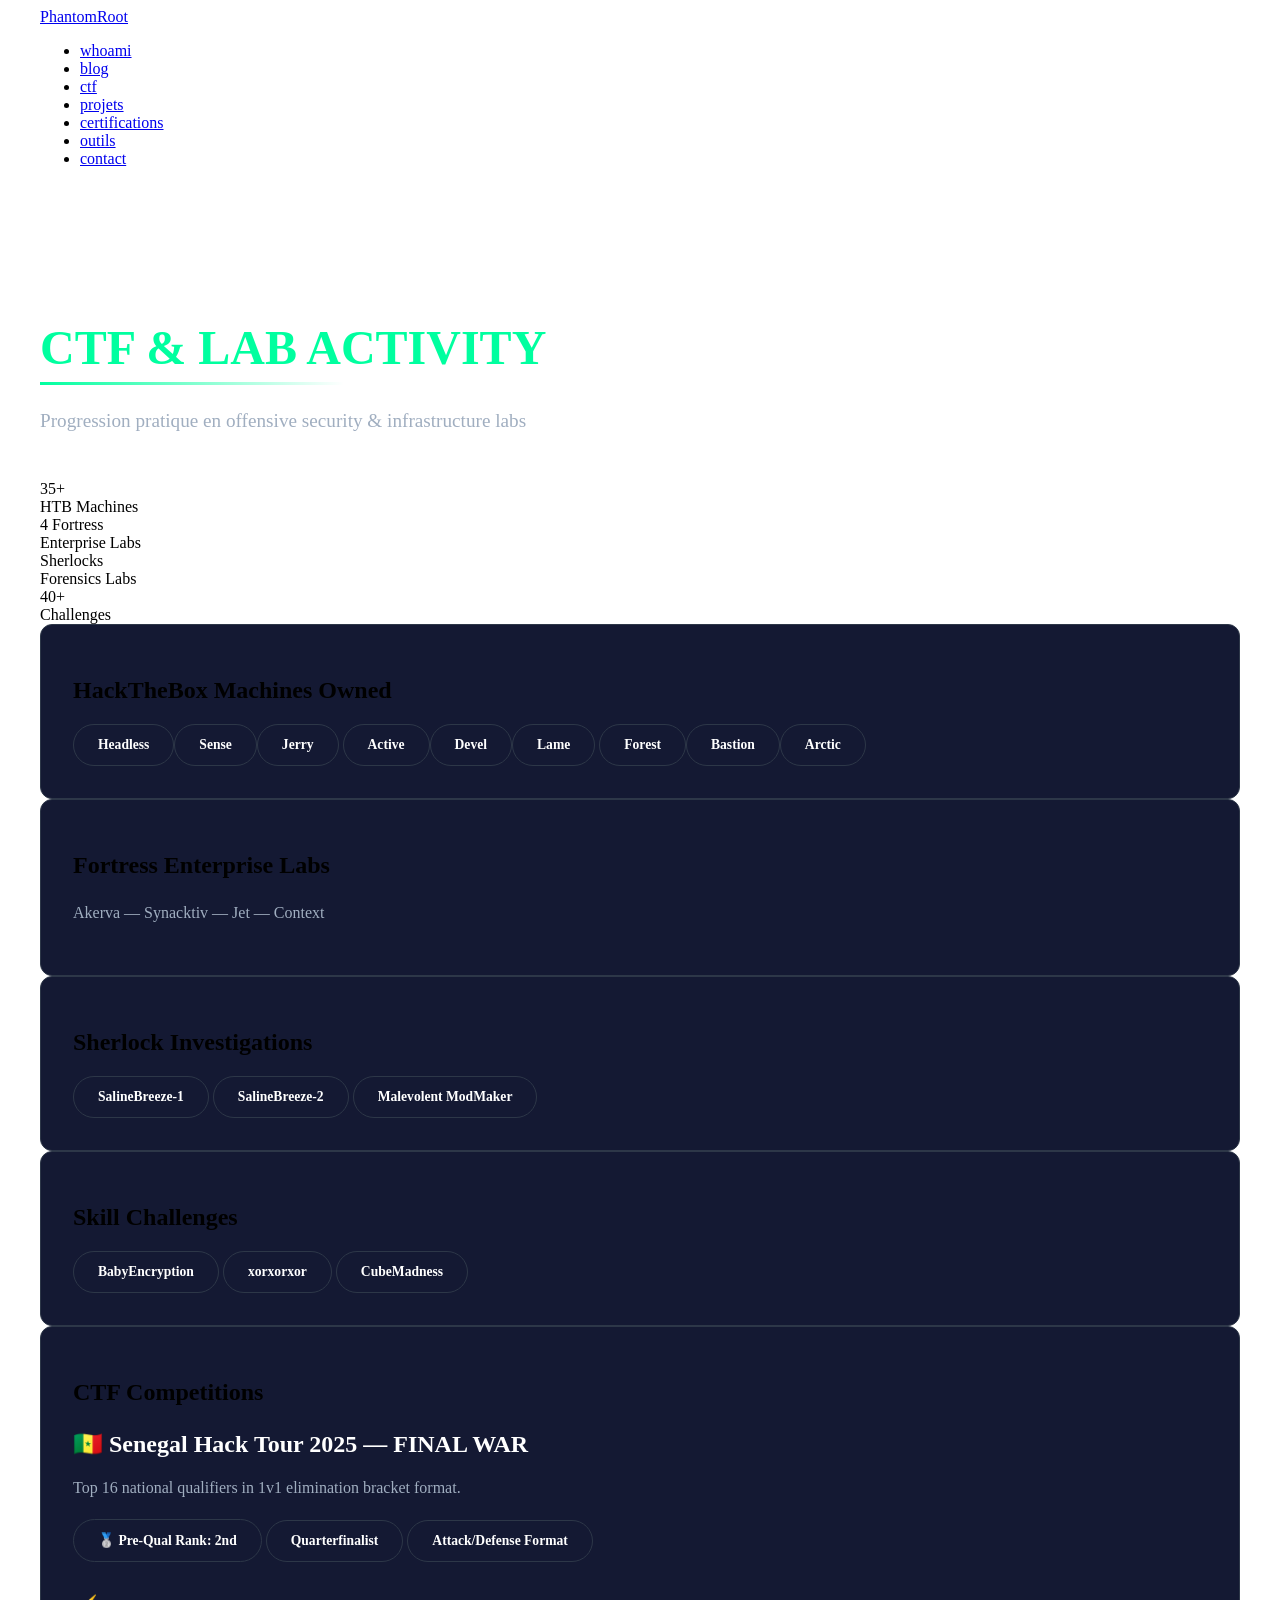
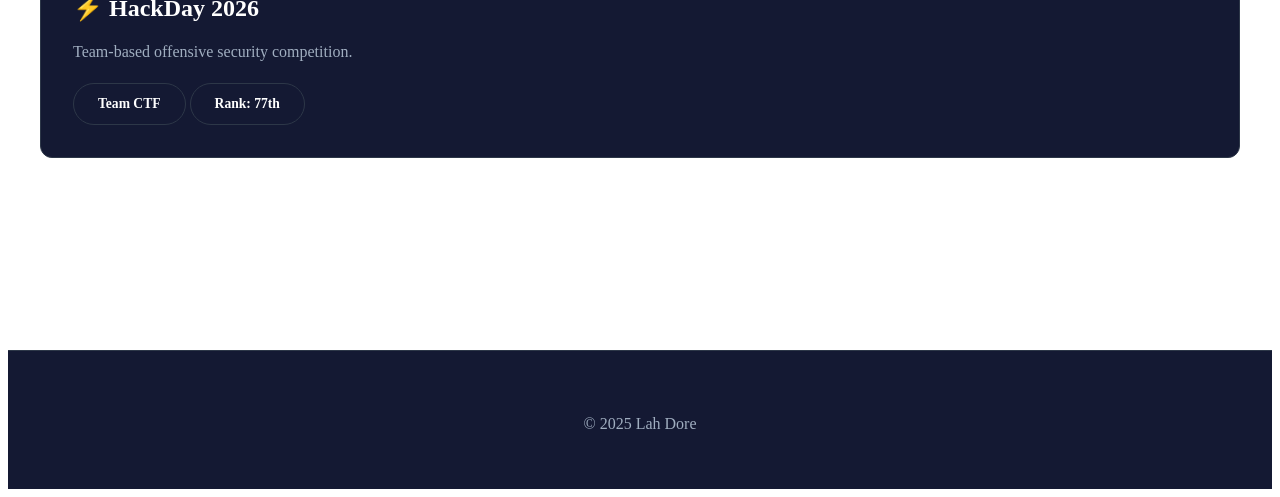
==== ctf.html @ 95b91ca5 "Mise à jour style des tags CTF" ====
<!DOCTYPE html>
<html lang="fr">
<head>
    <meta charset="UTF-8">
    <meta name="viewport" content="width=device-width, initial-scale=1.0">
    <title>CTF Writeups - PhantomRoot</title>
    <link rel="stylesheet" href="css/style.css">
    <link href="https://fonts.googleapis.com/css2?family=JetBrains+Mono:wght@400;600;700&display=swap" rel="stylesheet">
</head>

<body>

<nav>
    <div class="container">
        <a href="index.html" class="logo">PhantomRoot</a>
        <button class="menu-toggle" onclick="toggleMenu()">☰</button>
        <ul id="nav-menu">
            <li><a href="whoami.html">whoami</a></li>
            <li><a href="blog.html">blog</a></li>
            <li><a href="ctf.html">ctf</a></li>
            <li><a href="projects.html">projets</a></li>
            <li><a href="certs.html">certifications</a></li>
            <li><a href="tools.html">outils</a></li>
            <li><a href="contact.html">contact</a></li>
        </ul>
    </div>
</nav>

<section class="main-section">
<div class="container">

<h1 class="section-title">CTF & LAB ACTIVITY</h1>
<p class="section-subtitle">Progression pratique en offensive security & infrastructure labs</p>

<!-- STATS -->
<div class="stats-grid">
    <div><div class="stat-number">35+</div><div class="stat-label">HTB Machines</div></div>
    <div><div class="stat-number">4 Fortress</div><div class="stat-label">Enterprise Labs</div></div>
    <div><div class="stat-number">Sherlocks</div><div class="stat-label">Forensics Labs</div></div>
    <div><div class="stat-number">40+</div><div class="stat-label">Challenges</div></div>
</div>

<!-- MACHINES -->
<div class="card">
    <h2>HackTheBox Machines Owned</h2>
    <div class="tag-container">
        <span class="tag">Headless</span><span class="tag">Sense</span><span class="tag">Jerry</span>
        <span class="tag">Active</span><span class="tag">Devel</span><span class="tag">Lame</span>
        <span class="tag">Forest</span><span class="tag">Bastion</span><span class="tag">Arctic</span>
    </div>
</div>

<!-- FORTRESS -->
<div class="card">
    <h2>Fortress Enterprise Labs</h2>
    <p class="accent">Akerva — Synacktiv — Jet — Context</p>
</div>

<!-- SHERLOCKS -->
<div class="card">
    <h2>Sherlock Investigations</h2>
    <div class="tag-container">
        <span class="tag">SalineBreeze-1</span>
        <span class="tag">SalineBreeze-2</span>
        <span class="tag">Malevolent ModMaker</span>
    </div>
</div>

<!-- CHALLENGES -->
<div class="card">
    <h2>Skill Challenges</h2>
    <div class="tag-container">
        <span class="tag">BabyEncryption</span>
        <span class="tag">xorxorxor</span>
        <span class="tag">CubeMadness</span>
    </div>
</div>

<!-- ✅ CTF COMPETITIONS (MAINTENANT VISIBLE) -->
<div class="card highlight">
    <h2>CTF Competitions</h2>

    <h3>🇸🇳 Senegal Hack Tour 2025 — FINAL WAR</h3>
    <p>Top 16 national qualifiers in 1v1 elimination bracket format.</p>
    <div class="tag-container">
        <span class="tag">🥈 Pre-Qual Rank: 2nd</span>
        <span class="tag">Quarterfinalist</span>
        <span class="tag">Attack/Defense Format</span>
    </div>

    <h3 style="margin-top:2rem;">⚡ HackDay 2026</h3>
    <p>Team-based offensive security competition.</p>
    <div class="tag-container">
        <span class="tag">Team CTF</span>
        <span class="tag">Rank: 77th</span>
    </div>
</div>

</div>
</section>

<footer>
    <div class="container">
        <p>© 2025 Lah Dore</p>
    </div>
</footer>

<script>
function toggleMenu() {
    document.getElementById('nav-menu').classList.toggle('active');
}
</script>

</body>
</html>
---- css/style.css ----
:root {
    --bg-primary: #0d270a;
    --bg-secondary: #141933;
    --bg-tertiary: #1a1f3a;
    --accent-primary: #00ff9f;
    --accent-secondary: #00d4ff;
    --text-primary: #ffffff;
    --text-secondary: #a0aec0;
    --border-color: #2d3748;
    --shadow-glow: rgba(0, 255, 64, 0.5);
}
/* CTF Tags - Style compact */
.tag {
    background: rgba(0, 255, 159, 0.1);
    border: 1px solid var(--accent-primary);
    padding: 0.4rem 0.8rem;
    border-radius: 4px;
    color: var(--accent-primary);
    font-size: 0.85rem;
    display: inline-block;
    font-weight: 500;
    transition: all 0.3s ease;
}

.tag:hover {
    background: var(--accent-primary);
    color: var(--bg-primary);
    transform: scale(1.05);
}

.container {
    max-width: 1400px;
    margin: 0 auto;
    padding: 0 2rem;
}

/* Hero Section */
.hero {
    min-height: 100vh;
    display: flex;
    align-items: center;
    justify-content: center;
    text-align: center;
    position: relative;
    padding-top: 80px;
}

.hero-content {
    animation: fadeInUp 1s ease-out;
}

@keyframes fadeInUp {
    from {
        opacity: 0;
        transform: translateY(30px);
    }
    to {
        opacity: 1;
        transform: translateY(0);
    }
}

.hero h1 {
    font-size: clamp(2.5rem, 8vw, 5rem);
    font-weight: 700;
    margin-bottom: 1rem;
    background: linear-gradient(135deg, var(--accent-primary), var(--accent-secondary));
    -webkit-background-clip: text;
    -webkit-text-fill-color: transparent;
    background-clip: text;
    line-height: 1.2;
}

.hero .subtitle {
    font-size: clamp(1rem, 3vw, 1.5rem);
    color: var(--text-secondary);
    margin-bottom: 2rem;
    animation: fadeInUp 1s ease-out 0.2s backwards;
}

.hero .terminal-text {
    font-size: 1.2rem;
    color: var(--accent-primary);
    margin-bottom: 3rem;
    animation: fadeInUp 1s ease-out 0.4s backwards;
}

.hero .terminal-text::before {
    content: '$ ';
    color: var(--accent-secondary);
}

/* Buttons */
.btn {
    display: inline-block;
    padding: 1rem 2.5rem;
    font-size: 1rem;
    text-decoration: none;
    border-radius: 6px;
    transition: all 0.3s ease;
    position: relative;
    overflow: hidden;
    font-weight: 600;
    text-transform: uppercase;
    letter-spacing: 1px;
}

.btn-primary {
    background: linear-gradient(135deg, var(--accent-primary), var(--accent-secondary));
    color: var(--bg-primary);
    border: none;
    box-shadow: 0 0 30px rgba(255, 0, 0, 0.3);
}

.btn-primary::before {
    content: '';
    position: absolute;
    top: 0;
    left: -100%;
    width: 100%;
    height: 100%;
    background: linear-gradient(90deg, transparent, rgba(255, 255, 255, 0.3), transparent);
    transition: left 0.5s ease;
}

.btn-primary:hover::before {
    left: 100%;
}

.btn-primary:hover {
    transform: translateY(-3px);
    box-shadow: 0 5px 40px rgba(0, 255, 159, 0.5);
}

.btn-secondary {
    background: transparent;
    color: var(--accent-primary);
    border: 2px solid var(--accent-primary);
}

.btn-secondary:hover {
    background: var(--accent-primary);
    color: var(--bg-primary);
    transform: translateY(-3px);
}

/* Sections */
section {
    padding: 6rem 0;
    animation: fadeIn 1s ease-out;
}

@keyframes fadeIn {
    from { opacity: 0; }
    to { opacity: 1; }
}

.section-title {
    font-size: clamp(2rem, 5vw, 3rem);
    margin-bottom: 1rem;
    color: var(--accent-primary);
    position: relative;
    display: inline-block;
}

.section-title::after {
    content: '';
    position: absolute;
    bottom: -10px;
    left: 0;
    width: 60%;
    height: 3px;
    background: linear-gradient(90deg, var(--accent-primary), transparent);
}

.section-subtitle {
    font-size: 1.2rem;
    color: var(--text-secondary);
    margin-bottom: 3rem;
}

/* Cards Grid */
.cards-grid {
    display: grid;
    grid-template-columns: repeat(auto-fit, minmax(300px, 1fr));
    gap: 2rem;
    margin-top: 3rem;
}

.card {
    background: var(--bg-secondary);
    border: 1px solid var(--border-color);
    border-radius: 12px;
    padding: 2rem;
    transition: all 0.3s ease;
    position: relative;
    overflow: hidden;
}

.card::before {
    content: '';
    position: absolute;
    top: 0;
    left: 0;
    width: 100%;
    height: 3px;
    background: linear-gradient(90deg, var(--accent-primary), var(--accent-secondary));
    transform: scaleX(0);
    transition: transform 0.3s ease;
}

.card:hover::before {
    transform: scaleX(1);
}

.card:hover {
    transform: translateY(-8px);
    border-color: var(--accent-primary);
    box-shadow: 0 10px 40px rgba(0, 255, 159, 0.2);
}

.card-icon {
    font-size: 2.5rem;
    margin-bottom: 1rem;
    color: var(--accent-primary);
}

.card h3 {
    font-size: 1.5rem;
    margin-bottom: 1rem;
    color: var(--text-primary);
}

.card p {
    color: var(--text-secondary);
    line-height: 1.8;
}

/* Timeline */
.timeline {
    position: relative;
    padding-left: 3rem;
    margin-top: 3rem;
}

.timeline::before {
    content: '';
    position: absolute;
    left: 0;
    top: 0;
    height: 100%;
    width: 2px;
    background: linear-gradient(180deg, var(--accent-primary), var(--accent-secondary));
}

.timeline-item {
    position: relative;
    margin-bottom: 3rem;
    padding: 1.5rem;
    background: var(--bg-secondary);
    border: 1px solid var(--border-color);
    border-radius: 8px;
    transition: all 0.3s ease;
}

.timeline-item::before {
    content: '';
    position: absolute;
    left: -3.5rem;
    top: 2rem;
    width: 15px;
    height: 15px;
    background: var(--accent-primary);
    border-radius: 50%;
    box-shadow: 0 0 20px var(--shadow-glow);
}

.timeline-item:hover {
    transform: translateX(10px);
    border-color: var(--accent-primary);
}

.timeline-date {
    color: var(--accent-secondary);
    font-weight: 600;
    margin-bottom: 0.5rem;
    text-transform: uppercase;
    font-size: 0.9rem;
    letter-spacing: 1px;
}

.timeline-title {
    font-size: 1.3rem;
    margin-bottom: 0.5rem;
    color: var(--text-primary);
}

.timeline-description {
    color: var(--text-secondary);
}

/* Blog/CTF Posts */
.post-grid {
    display: grid;
    grid-template-columns: repeat(auto-fill, minmax(350px, 1fr));
    gap: 2rem;
    margin-top: 3rem;
}

.post-card {
    background: var(--bg-secondary);
    border: 1px solid var(--border-color);
    border-radius: 12px;
    overflow: hidden;
    transition: all 0.3s ease;
    cursor: pointer;
}

.post-card:hover {
    transform: translateY(-8px);
    border-color: var(--accent-primary);
    box-shadow: 0 10px 40px rgba(0, 255, 159, 0.2);
}

.post-image {
    width: 100%;
    height: 200px;
    background: linear-gradient(135deg, var(--bg-tertiary), var(--bg-primary));
    display: flex;
    align-items: center;
    justify-content: center;
    font-size: 3rem;
    color: var(--accent-primary);
}

.post-content {
    padding: 1.5rem;
}

.post-meta {
    display: flex;
    gap: 1rem;
    margin-bottom: 1rem;
    font-size: 0.85rem;
    color: var(--text-secondary);
}

.post-tag {
    background: rgba(0, 255, 159, 0.1);
    color: var(--accent-primary);
    padding: 0.25rem 0.75rem;
    border-radius: 4px;
    font-weight: 600;
}

.post-title {
    font-size: 1.3rem;
    margin-bottom: 0.75rem;
    color: var(--text-primary);
}

.post-excerpt {
    color: var(--text-secondary);
    font-size: 0.95rem;
    line-height: 1.6;
}

/* Skills/Tools Tags */
.tags {
    display: flex;
    flex-wrap: wrap;
    gap: 1rem;
    margin-top: 2rem;
}

.tag {
    background: var(--bg-secondary);
    border: 1px solid var(--border-color);
    padding: 0.75rem 1.5rem;
    border-radius: 25px;
    color: var(--text-primary);
    font-weight: 600;
    transition: all 0.3s ease;
    cursor: default;
}

.tag:hover {
    background: var(--accent-primary);
    color: var(--bg-primary);
    border-color: var(--accent-primary);
    transform: scale(1.05);
}

/* Certifications */
.cert-grid {
    display: grid;
    grid-template-columns: repeat(auto-fill, minmax(250px, 1fr));
    gap: 2rem;
    margin-top: 3rem;
}

.cert-card {
    background: var(--bg-secondary);
    border: 1px solid var(--border-color);
    border-radius: 12px;
    padding: 2rem;
    text-align: center;
    transition: all 0.3s ease;
}

.cert-card:hover {
    border-color: var(--accent-primary);
    transform: translateY(-5px);
    box-shadow: 0 10px 30px rgba(0, 255, 159, 0.2);
}

.cert-badge {
    font-size: 3rem;
    margin-bottom: 1rem;
}

.cert-name {
    font-size: 1.2rem;
    font-weight: 600;
    margin-bottom: 0.5rem;
    color: var(--text-primary);
}

.cert-issuer {
    color: var(--text-secondary);
    font-size: 0.9rem;
    margin-bottom: 0.5rem;
}

.cert-date {
    color: var(--accent-primary);
    font-size: 0.85rem;
    font-weight: 600;
}

/* Contact Form */
.contact-container {
    max-width: 700px;
    margin: 0 auto;
}

.form-group {
    margin-bottom: 2rem;
}

.form-group label {
    display: block;
    margin-bottom: 0.5rem;
    color: var(--text-primary);
    font-weight: 600;
}

.form-group input,
.form-group textarea {
    width: 100%;
    padding: 1rem;
    background: var(--bg-secondary);
    border: 1px solid var(--border-color);
    border-radius: 8px;
    color: var(--text-primary);
    font-family: inherit;
    font-size: 1rem;
    transition: all 0.3s ease;
}

.form-group input:focus,
.form-group textarea:focus {
    outline: none;
    border-color: var(--accent-primary);
    box-shadow: 0 0 20px rgba(0, 255, 159, 0.2);
}

.form-group textarea {
    min-height: 150px;
    resize: vertical;
}

.social-links {
    display: flex;
    gap: 1.5rem;
    justify-content: center;
    margin-top: 3rem;
    flex-wrap: wrap; /* Pour les petits écrans */
}

.social-link {
    width: 70px;
    height: 70px;
    background: var(--bg-secondary);
    border: 1px solid var(--border-color);
    border-radius: 50%;
    display: flex;
    flex-direction: column; /* Icône + texte */
    align-items: center;
    justify-content: center;
    color: var(--text-primary);
    font-size: 1.5rem;
    text-align: center;
    transition: all 0.3s ease;
    text-decoration: none;
    padding: 5px;
}

.social-link span {
    font-size: 0.7rem;
    margin-top: 4px;
    display: block;
    color: var(--text-primary);
}

.social-link:hover {
    background: var(--accent-primary);
    color: var(--bg-primary);
    border-color: var(--accent-primary);
    transform: translateY(-5px);
    box-shadow: 0 5px 20px rgba(0, 255, 159, 0.4);
}

.social-link:hover span {
    color: var(--bg-primary);
}


/* Footer */
footer {
    background: var(--bg-secondary);
    border-top: 1px solid var(--border-color);
    padding: 3rem 0;
    margin-top: 6rem;
    text-align: center;
}

footer p {
    color: var(--text-secondary);
    margin-bottom: 0.5rem;
}

footer .terminal-text {
    color: var(--accent-primary);
    font-size: 0.9rem;
    margin-top: 1rem;
}

/* Mobile Menu Toggle */
.menu-toggle {
    display: none;
    background: none;
    border: none;
    color: var(--accent-primary);
    font-size: 1.5rem;
    cursor: pointer;
}

/* Responsive Design */
@media (max-width: 768px) {
    nav ul {
        display: none;
        position: absolute;
        top: 100%;
        left: 0;
        width: 100%;
        background: var(--bg-secondary);
        flex-direction: column;
        padding: 2rem;
        gap: 1rem;
        border-top: 1px solid var(--border-color);
    }
    
    nav ul.active {
        display: flex;
    }
    
    .menu-toggle {
        display: block;
    }
    
    .cards-grid,
    .post-grid,
    .cert-grid {
        grid-template-columns: 1fr;
    }
    
    .timeline {
        padding-left: 2rem;
    }
    
    .hero h1 {
        font-size: 2.5rem;
    }
}

/* Custom Scrollbar */
::-webkit-scrollbar {
    width: 10px;
}

::-webkit-scrollbar-track {
    background: var(--bg-primary);
}

::-webkit-scrollbar-thumb {
    background: var(--accent-primary);
    border-radius: 5px;
}

::-webkit-scrollbar-thumb:hover {
    background: var(--accent-secondary);
}

/* Loading Animation */
.loading {
    display: inline-block;
    width: 20px;
    height: 20px;
    border: 3px solid rgba(0, 255, 159, 0.3);
    border-radius: 50%;
    border-top-color: var(--accent-primary);
    animation: spin 1s ease-in-out infinite;
}

@keyframes spin {
    to { transform: rotate(360deg); }
}

/* Code Blocks */
pre {
    background: var(--bg-tertiary);
    border: 1px solid var(--border-color);
    border-radius: 8px;
    padding: 1.5rem;
    overflow-x: auto;
    margin: 1.5rem 0;
}

code {
    font-family: 'JetBrains Mono', monospace;
    color: var(--accent-primary);
    font-size: 0.9rem;
}

/* Utility Classes */
.text-center { text-align: center; }
.mb-1 { margin-bottom: 1rem; }
.mb-2 { margin-bottom: 2rem; }
.mb-3 { margin-bottom: 3rem; }
.mt-1 { margin-top: 1rem; }
.mt-2 { margin-top: 2rem; }
.mt-3 { margin-top: 3rem; }
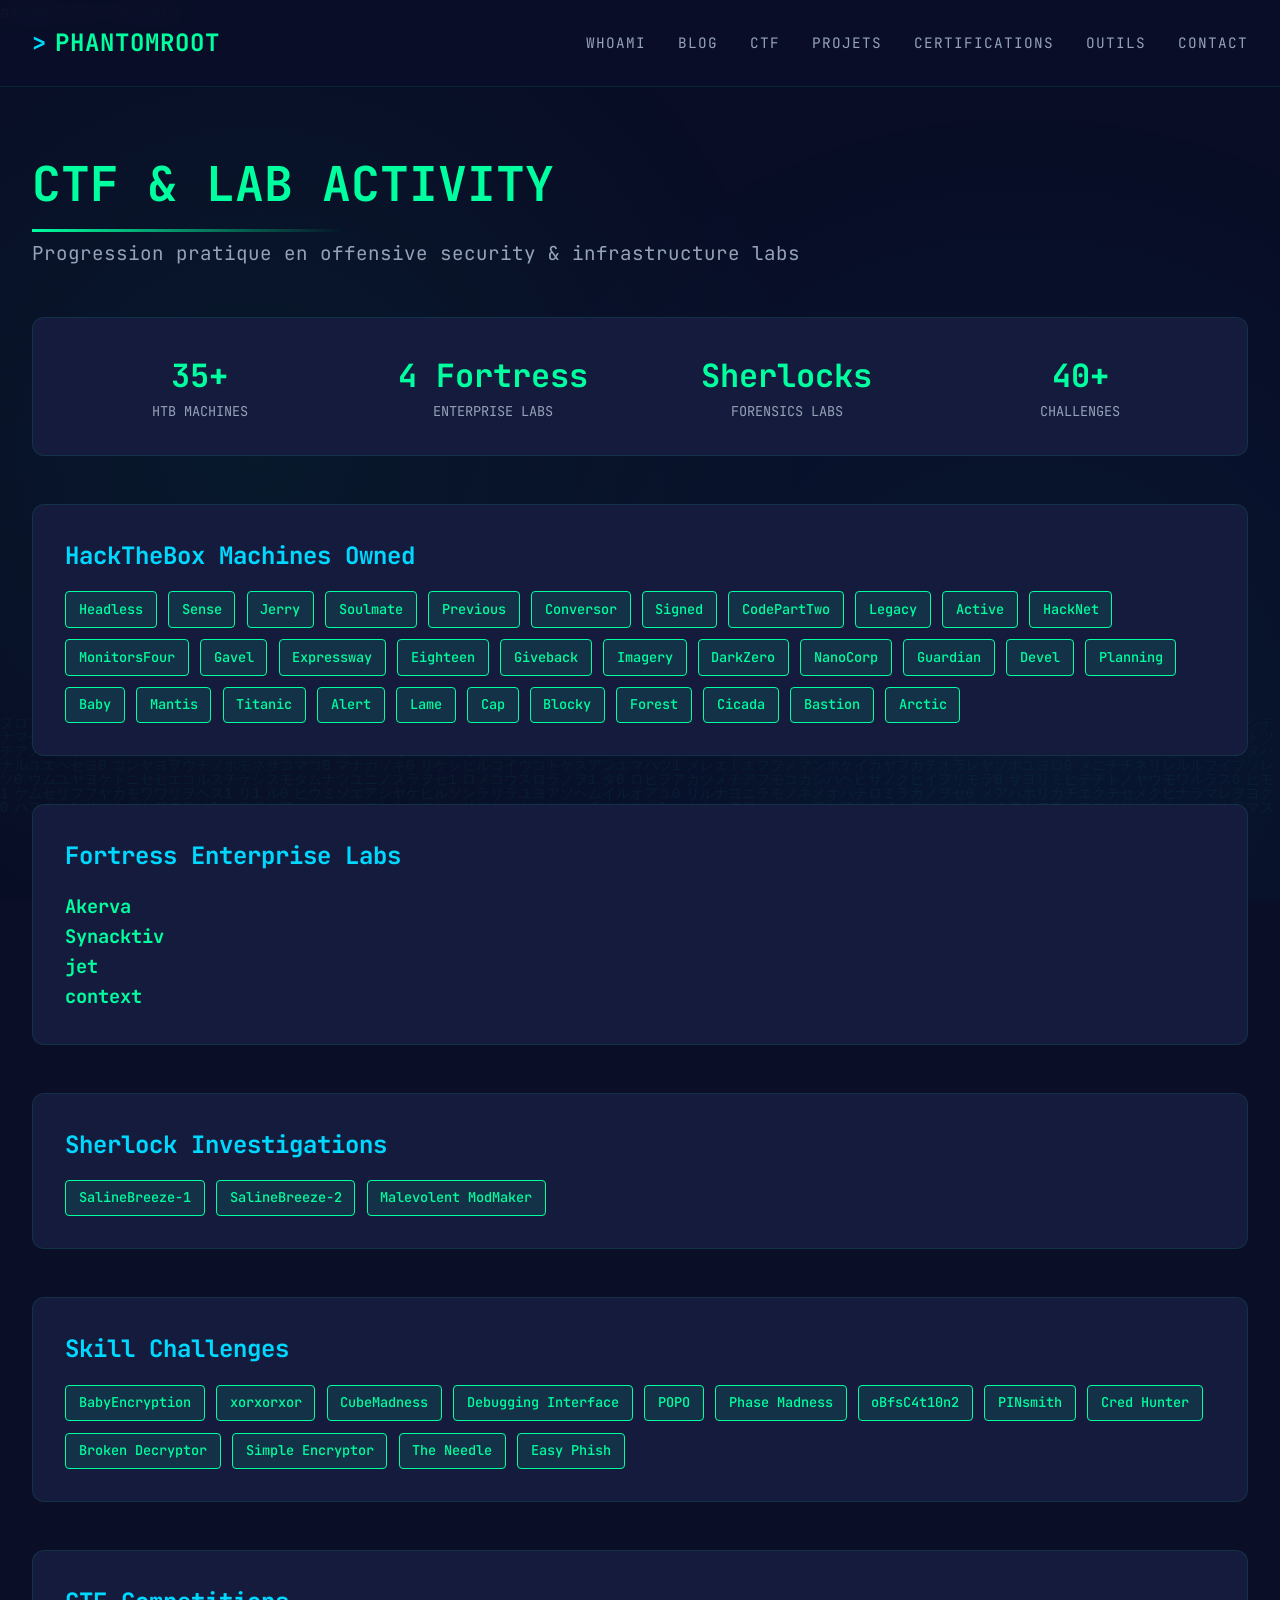
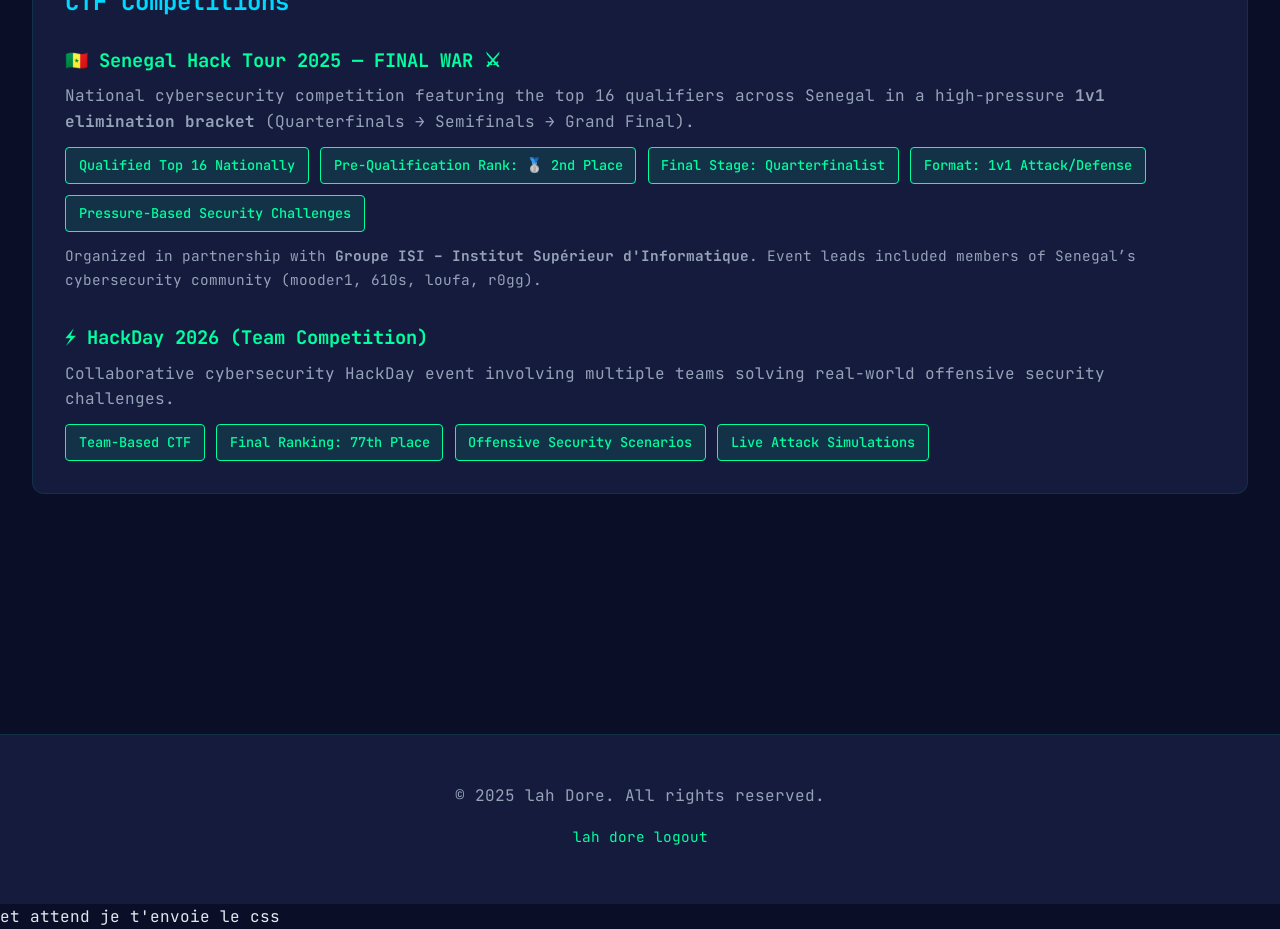
==== commit e96d845b: "Fix: Correction du ctf (fond sombre + navigation)" ====
--- a/ctf.html
+++ b/ctf.html
@@ -1,4 +1,4 @@
-<!DOCTYPE html>
+attend je t'envoie <!DOCTYPE html>
 <html lang="fr">
 <head>
     <meta charset="UTF-8">
@@ -7,109 +7,171 @@
     <link rel="stylesheet" href="css/style.css">
     <link href="https://fonts.googleapis.com/css2?family=JetBrains+Mono:wght@400;600;700&display=swap" rel="stylesheet">
 </head>
+<body>
+    <nav>
+        <div class="container">
+            <a href="index.html" class="logo">PhantomRoot</a>
+            <button class="menu-toggle" onclick="toggleMenu()">☰</button>
+            <ul id="nav-menu">
+                <li><a href="whoami.html">whoami</a></li>
+                <li><a href="blog.html">blog</a></li>
+                <li><a href="ctf.html">ctf</a></li>
+                <li><a href="projects.html">projets</a></li>
+                <li><a href="certs.html">certifications</a></li>
+                <li><a href="tools.html">outils</a></li>
+                <li><a href="contact.html">contact</a></li>
+            </ul>
+        </div>
+    </nav>
 
-<body>
+   <section style="padding-top: 120px;">
+    <div class="container">
+        <h1 class="section-title">CTF & LAB ACTIVITY</h1>
+        <p class="section-subtitle">Progression pratique en offensive security & infrastructure labs</p>
 
-<nav>
-    <div class="container">
-        <a href="index.html" class="logo">PhantomRoot</a>
-        <button class="menu-toggle" onclick="toggleMenu()">☰</button>
-        <ul id="nav-menu">
-            <li><a href="whoami.html">whoami</a></li>
-            <li><a href="blog.html">blog</a></li>
-            <li><a href="ctf.html">ctf</a></li>
-            <li><a href="projects.html">projets</a></li>
-            <li><a href="certs.html">certifications</a></li>
-            <li><a href="tools.html">outils</a></li>
-            <li><a href="contact.html">contact</a></li>
-        </ul>
+        <!-- STATS RÉELLES -->
+        <div style="display: grid; grid-template-columns: repeat(auto-fit, minmax(180px, 1fr)); gap: 1.5rem; margin: 3rem 0; padding: 2rem; background: var(--bg-secondary); border: 1px solid var(--border-color); border-radius: 12px;">
+            <div style="text-align: center;">
+                <div style="font-size: 2rem; color: var(--accent-primary); font-weight: 700;">35+</div>
+                <div style="color: var(--text-secondary); text-transform: uppercase; font-size: 0.85rem;">HTB Machines</div>
+            </div>
+            <div style="text-align: center;">
+                <div style="font-size: 2rem; color: var(--accent-primary); font-weight: 700;">4 Fortress</div>
+                <div style="color: var(--text-secondary); text-transform: uppercase; font-size: 0.85rem;">Enterprise Labs</div>
+            </div>
+            <div style="text-align: center;">
+                <div style="font-size: 2rem; color: var(--accent-primary); font-weight: 700;">Sherlocks</div>
+                <div style="color: var(--text-secondary); text-transform: uppercase; font-size: 0.85rem;">Forensics Labs</div>
+            </div>
+            <div style="text-align: center;">
+                <div style="font-size: 2rem; color: var(--accent-primary); font-weight: 700;">40+</div>
+                <div style="color: var(--text-secondary); text-transform: uppercase; font-size: 0.85rem;">Challenges</div>
+            </div>
+        </div>
+
+        <!-- MACHINES -->
+        <div style="margin-bottom: 3rem; padding: 2rem; background: var(--bg-secondary); border: 1px solid var(--border-color); border-radius: 12px;">
+            <h2 style="color: var(--accent-secondary); margin-bottom: 1rem;">HackTheBox Machines Owned</h2>
+            <div style="display: flex; flex-wrap: wrap; gap: 0.7rem;">
+                <span class="tag">Headless</span><span class="tag">Sense</span><span class="tag">Jerry</span>
+                <span class="tag">Soulmate</span><span class="tag">Previous</span><span class="tag">Conversor</span>
+                <span class="tag">Signed</span><span class="tag">CodePartTwo</span><span class="tag">Legacy</span>
+                <span class="tag">Active</span><span class="tag">HackNet</span><span class="tag">MonitorsFour</span>
+                <span class="tag">Gavel</span><span class="tag">Expressway</span><span class="tag">Eighteen</span>
+                <span class="tag">Giveback</span><span class="tag">Imagery</span><span class="tag">DarkZero</span>
+                <span class="tag">NanoCorp</span><span class="tag">Guardian</span><span class="tag">Devel</span>
+                <span class="tag">Planning</span><span class="tag">Baby</span><span class="tag">Mantis</span>
+                <span class="tag">Titanic</span><span class="tag">Alert</span><span class="tag">Lame</span>
+                <span class="tag">Cap</span><span class="tag">Blocky</span><span class="tag">Forest</span>
+                <span class="tag">Cicada</span><span class="tag">Bastion</span><span class="tag">Arctic</span>
+            </div>
+        </div>
+
+        <!-- FORTRESS -->
+        <div style="margin-bottom: 3rem; padding: 2rem; background: var(--bg-secondary); border: 1px solid var(--border-color); border-radius: 12px;">
+            <h2 style="color: var(--accent-secondary); margin-bottom: 1rem;">Fortress Enterprise Labs</h2>
+
+            <h3 style="color: var(--accent-primary);">Akerva</h3>
+
+            <h3 style="color: var(--accent-primary);">Synacktiv</h3>
+            <h3 style="color: var(--accent-primary);">jet</h3>
+            <h3 style="color: var(--accent-primary);">context</h3>
+        </div>
+
+        <!-- SHERLOCKS -->
+        <div style="margin-bottom: 3rem; padding: 2rem; background: var(--bg-secondary); border: 1px solid var(--border-color); border-radius: 12px;">
+            <h2 style="color: var(--accent-secondary); margin-bottom: 1rem;">Sherlock Investigations</h2>
+            <div style="display:flex;flex-wrap:wrap;gap:0.7rem;">
+                <span class="tag">SalineBreeze‑1</span>
+                <span class="tag">SalineBreeze‑2</span>
+                <span class="tag">Malevolent ModMaker</span>
+            </div>
+        </div>
+
+        <!-- CHALLENGES -->
+        <div style="margin-bottom: 3rem; padding: 2rem; background: var(--bg-secondary); border: 1px solid var(--border-color); border-radius: 12px;">
+            <h2 style="color: var(--accent-secondary); margin-bottom: 1rem;">Skill Challenges</h2>
+            <div style="display:flex;flex-wrap:wrap;gap:0.7rem;">
+                <span class="tag">BabyEncryption</span><span class="tag">xorxorxor</span>
+                <span class="tag">CubeMadness</span><span class="tag">Debugging Interface</span>
+                <span class="tag">POPO</span><span class="tag">Phase Madness</span>
+                <span class="tag">oBfsC4t10n2</span><span class="tag">PINsmith</span>
+                <span class="tag">Cred Hunter</span><span class="tag">Broken Decryptor</span>
+                <span class="tag">Simple Encryptor</span><span class="tag">The Needle</span>
+                <span class="tag">Easy Phish</span>
+            </div>
+        </div>
+         <!-- CTF COMPETITIONS -->
+<div style="margin-bottom: 3rem; padding: 2rem; background: var(--bg-secondary); border: 1px solid var(--border-color); border-radius: 12px;">
+    <h2 style="color: var(--accent-secondary); margin-bottom: 1.5rem;">CTF Competitions</h2>
+
+    <!-- Senegal Hack Tour -->
+    <div style="margin-bottom: 2rem;">
+        <h3 style="color: var(--accent-primary);">🇸🇳 Senegal Hack Tour 2025 — FINAL WAR ⚔</h3>
+        <p style="color: var(--text-secondary); margin: 0.5rem 0;">
+            National cybersecurity competition featuring the top 16 qualifiers across Senegal in a high-pressure
+            <strong>1v1 elimination bracket</strong> (Quarterfinals → Semifinals → Grand Final).
+        </p>
+
+        <div style="display:flex;flex-wrap:wrap;gap:0.7rem;margin-top:0.8rem;">
+            <span class="tag">Qualified Top 16 Nationally</span>
+            <span class="tag">Pre-Qualification Rank: 🥈 2nd Place</span>
+            <span class="tag">Final Stage: Quarterfinalist</span>
+            <span class="tag">Format: 1v1 Attack/Defense</span>
+            <span class="tag">Pressure-Based Security Challenges</span>
+        </div>
+
+        <p style="margin-top:0.8rem; color: var(--text-secondary); font-size:0.9rem;">
+            Organized in partnership with <strong>Groupe ISI – Institut Supérieur d'Informatique</strong>.  
+            Event leads included members of Senegal’s cybersecurity community (mooder1, 610s, loufa, r0gg).
+        </p>
     </div>
-</nav>
 
-<section class="main-section">
-<div class="container">
+    <!-- HackDay 2026 -->
+    <div>
+        <h3 style="color: var(--accent-primary);">⚡ HackDay 2026 (Team Competition)</h3>
+        <p style="color: var(--text-secondary); margin: 0.5rem 0;">
+            Collaborative cybersecurity HackDay event involving multiple teams solving real-world offensive security challenges.
+        </p>
 
-<h1 class="section-title">CTF & LAB ACTIVITY</h1>
-<p class="section-subtitle">Progression pratique en offensive security & infrastructure labs</p>
-
-<!-- STATS -->
-<div class="stats-grid">
-    <div><div class="stat-number">35+</div><div class="stat-label">HTB Machines</div></div>
-    <div><div class="stat-number">4 Fortress</div><div class="stat-label">Enterprise Labs</div></div>
-    <div><div class="stat-number">Sherlocks</div><div class="stat-label">Forensics Labs</div></div>
-    <div><div class="stat-number">40+</div><div class="stat-label">Challenges</div></div>
-</div>
-
-<!-- MACHINES -->
-<div class="card">
-    <h2>HackTheBox Machines Owned</h2>
-    <div class="tag-container">
-        <span class="tag">Headless</span><span class="tag">Sense</span><span class="tag">Jerry</span>
-        <span class="tag">Active</span><span class="tag">Devel</span><span class="tag">Lame</span>
-        <span class="tag">Forest</span><span class="tag">Bastion</span><span class="tag">Arctic</span>
+        <div style="display:flex;flex-wrap:wrap;gap:0.7rem;margin-top:0.8rem;">
+            <span class="tag">Team-Based CTF</span>
+            <span class="tag">Final Ranking: 77th Place</span>
+            <span class="tag">Offensive Security Scenarios</span>
+            <span class="tag">Live Attack Simulations</span>
+        </div>
     </div>
 </div>
 
-<!-- FORTRESS -->
-<div class="card">
-    <h2>Fortress Enterprise Labs</h2>
-    <p class="accent">Akerva — Synacktiv — Jet — Context</p>
-</div>
+    </div>
+   
 
-<!-- SHERLOCKS -->
-<div class="card">
-    <h2>Sherlock Investigations</h2>
-    <div class="tag-container">
-        <span class="tag">SalineBreeze-1</span>
-        <span class="tag">SalineBreeze-2</span>
-        <span class="tag">Malevolent ModMaker</span>
-    </div>
-</div>
-
-<!-- CHALLENGES -->
-<div class="card">
-    <h2>Skill Challenges</h2>
-    <div class="tag-container">
-        <span class="tag">BabyEncryption</span>
-        <span class="tag">xorxorxor</span>
-        <span class="tag">CubeMadness</span>
-    </div>
-</div>
-
-<!-- ✅ CTF COMPETITIONS (MAINTENANT VISIBLE) -->
-<div class="card highlight">
-    <h2>CTF Competitions</h2>
-
-    <h3>🇸🇳 Senegal Hack Tour 2025 — FINAL WAR</h3>
-    <p>Top 16 national qualifiers in 1v1 elimination bracket format.</p>
-    <div class="tag-container">
-        <span class="tag">🥈 Pre-Qual Rank: 2nd</span>
-        <span class="tag">Quarterfinalist</span>
-        <span class="tag">Attack/Defense Format</span>
-    </div>
-
-    <h3 style="margin-top:2rem;">⚡ HackDay 2026</h3>
-    <p>Team-based offensive security competition.</p>
-    <div class="tag-container">
-        <span class="tag">Team CTF</span>
-        <span class="tag">Rank: 77th</span>
-    </div>
-</div>
-
-</div>
 </section>
 
-<footer>
-    <div class="container">
-        <p>© 2025 Lah Dore</p>
-    </div>
-</footer>
+    <footer>
+        <div class="container">
+            <p>&copy; 2025 lah Dore. All rights reserved.</p>
+            <p class="terminal-text">lah dore logout</p>
+        </div>
+    </footer>
 
-<script>
-function toggleMenu() {
-    document.getElementById('nav-menu').classList.toggle('active');
-}
-</script>
+    <script src="js/auth.js"></script>
+    <script>
+        function toggleMenu() {
+            const menu = document.getElementById('nav-menu');
+            menu.classList.toggle('active');
+        }
 
+        function filterCTF(category) {
+            const posts = document.querySelectorAll('.post-card');
+            posts.forEach(post => {
+                if (category === 'all' || post.dataset.category === category) {
+                    post.style.display = 'block';
+                } else {
+                    post.style.display = 'none';
+                }
+            });
+        }
+    </script>
 </body>
-</html>
+</html>   et attend je t'envoie le css    
--- a/css/style.css
+++ b/css/style.css
@@ -1,33 +1,144 @@
 :root {
-    --bg-primary: #0d270a;
-    --bg-secondary: #141933;
-    --bg-tertiary: #1a1f3a;
+    --bg-primary: #0a0e27;
+    --bg-secondary: #151b3d;
+    --bg-tertiary: #1a2347;
+    --text-primary: #e2e8f0;
+    --text-secondary: #94a3b8;
     --accent-primary: #00ff9f;
-    --accent-secondary: #00d4ff;
-    --text-primary: #ffffff;
-    --text-secondary: #a0aec0;
-    --border-color: #2d3748;
-    --shadow-glow: rgba(0, 255, 64, 0.5);
-}
-/* CTF Tags - Style compact */
-.tag {
-    background: rgba(0, 255, 159, 0.1);
-    border: 1px solid var(--accent-primary);
-    padding: 0.4rem 0.8rem;
-    border-radius: 4px;
-    color: var(--accent-primary);
-    font-size: 0.85rem;
-    display: inline-block;
-    font-weight: 500;
-    transition: all 0.3s ease;
-}
-
-.tag:hover {
-    background: var(--accent-primary);
-    color: var(--bg-primary);
+    --accent-secondary: #00d9ff;
+    --accent-danger: #ff3366;
+    --border-color: rgba(0, 255, 159, 0.1);
+    --shadow-glow: rgba(0, 255, 159, 0.3);
+}
+
+* {
+    margin: 0;
+    padding: 0;
+    box-sizing: border-box;
+}
+
+body {
+    font-family: 'JetBrains Mono', 'Fira Code', 'Courier New', monospace;
+    background: var(--bg-primary);
+    color: var(--text-primary);
+    line-height: 1.6;
+    overflow-x: hidden;
+}
+
+/* Animated Background */
+body::before {
+    content: '';
+    position: fixed;
+    top: 0;
+    left: 0;
+    width: 100%;
+    height: 100%;
+    background: 
+        radial-gradient(circle at 20% 50%, rgba(0, 255, 159, 0.05) 0%, transparent 50%),
+        radial-gradient(circle at 80% 80%, rgba(0, 217, 255, 0.05) 0%, transparent 50%);
+    pointer-events: none;
+    z-index: -1;
+}
+
+/* Navigation */
+nav {
+    position: fixed;
+    top: 0;
+    left: 0;
+    width: 100%;
+    background: rgba(10, 14, 39, 0.95);
+    backdrop-filter: blur(10px);
+    border-bottom: 1px solid var(--border-color);
+    padding: 1rem 0;
+    z-index: 1000;
+    animation: slideDown 0.6s ease-out;
+}
+
+@keyframes slideDown {
+    from {
+        transform: translateY(-100%);
+        opacity: 0;
+    }
+    to {
+        transform: translateY(0);
+        opacity: 1;
+    }
+}
+
+nav .container {
+    max-width: 1400px;
+    margin: 0 auto;
+    padding: 0 2rem;
+    display: flex;
+    justify-content: space-between;
+    align-items: center;
+}
+
+.logo {
+    font-size: 1.5rem;
+    font-weight: 700;
+    color: var(--accent-primary);
+    text-decoration: none;
+    display: flex;
+    align-items: center;
+    gap: 0.5rem;
+    transition: all 0.3s ease;
+}
+
+.logo:hover {
+    text-shadow: 0 0 20px var(--shadow-glow);
     transform: scale(1.05);
 }
 
+.logo::before {
+    content: '>';
+    color: var(--accent-secondary);
+    animation: blink 1.5s infinite;
+}
+
+@keyframes blink {
+    0%, 49% { opacity: 1; }
+    50%, 100% { opacity: 0; }
+}
+
+nav ul {
+    list-style: none;
+    display: flex;
+    gap: 2rem;
+    align-items: center;
+}
+
+nav a {
+    color: var(--text-secondary);
+    text-decoration: none;
+    font-size: 0.9rem;
+    text-transform: uppercase;
+    letter-spacing: 1px;
+    transition: all 0.3s ease;
+    position: relative;
+    padding: 0.5rem 0;
+}
+
+nav a::after {
+    content: '';
+    position: absolute;
+    bottom: 0;
+    left: 0;
+    width: 0;
+    height: 2px;
+    background: linear-gradient(90deg, var(--accent-primary), var(--accent-secondary));
+    transition: width 0.3s ease;
+}
+
+nav a:hover {
+    color: var(--accent-primary);
+}
+
+nav a:hover::after {
+    width: 100%;
+}
+
+/* Container */
 .container {
     max-width: 1400px;
     margin: 0 auto;
@@ -109,7 +220,7 @@
     background: linear-gradient(135deg, var(--accent-primary), var(--accent-secondary));
     color: var(--bg-primary);
     border: none;
-    box-shadow: 0 0 30px rgba(255, 0, 0, 0.3);
+    box-shadow: 0 0 30px rgba(0, 255, 159, 0.3);
 }
 
 .btn-primary::before {
@@ -373,21 +484,22 @@
     margin-top: 2rem;
 }
 
+/* CTF Tags - Style compact pour les machines */
 .tag {
-    background: var(--bg-secondary);
-    border: 1px solid var(--border-color);
-    padding: 0.75rem 1.5rem;
-    border-radius: 25px;
-    color: var(--text-primary);
-    font-weight: 600;
-    transition: all 0.3s ease;
-    cursor: default;
+    background: rgba(0, 255, 159, 0.1);
+    border: 1px solid var(--accent-primary);
+    padding: 0.4rem 0.8rem;
+    border-radius: 4px;
+    color: var(--accent-primary);
+    font-size: 0.85rem;
+    display: inline-block;
+    font-weight: 500;
+    transition: all 0.3s ease;
 }
 
 .tag:hover {
     background: var(--accent-primary);
     color: var(--bg-primary);
-    border-color: var(--accent-primary);
     transform: scale(1.05);
 }
 
@@ -485,7 +597,7 @@
     gap: 1.5rem;
     justify-content: center;
     margin-top: 3rem;
-    flex-wrap: wrap; /* Pour les petits écrans */
+    flex-wrap: wrap;
 }
 
 .social-link {
@@ -495,7 +607,7 @@
     border: 1px solid var(--border-color);
     border-radius: 50%;
     display: flex;
-    flex-direction: column; /* Icône + texte */
+    flex-direction: column;
     align-items: center;
     justify-content: center;
     color: var(--text-primary);
@@ -524,7 +636,6 @@
 .social-link:hover span {
     color: var(--bg-primary);
 }
-
 
 /* Footer */
 footer {
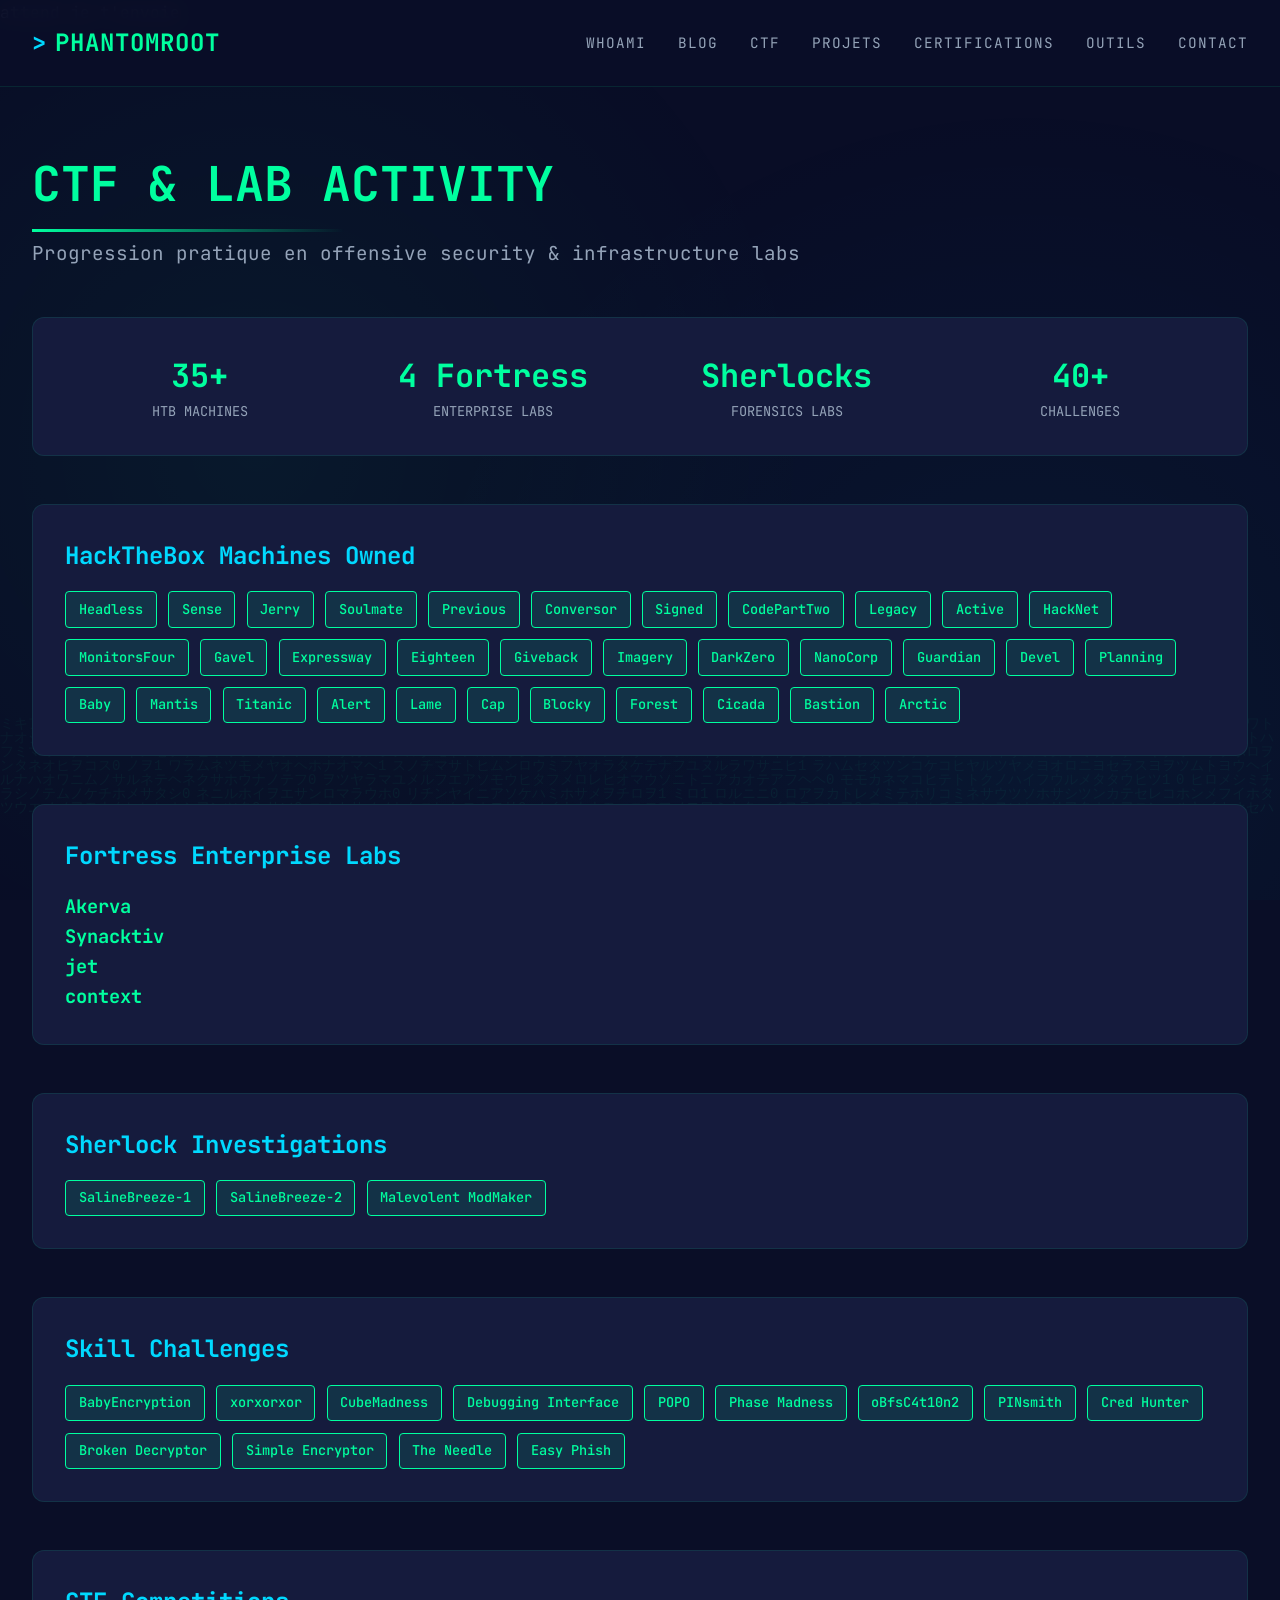
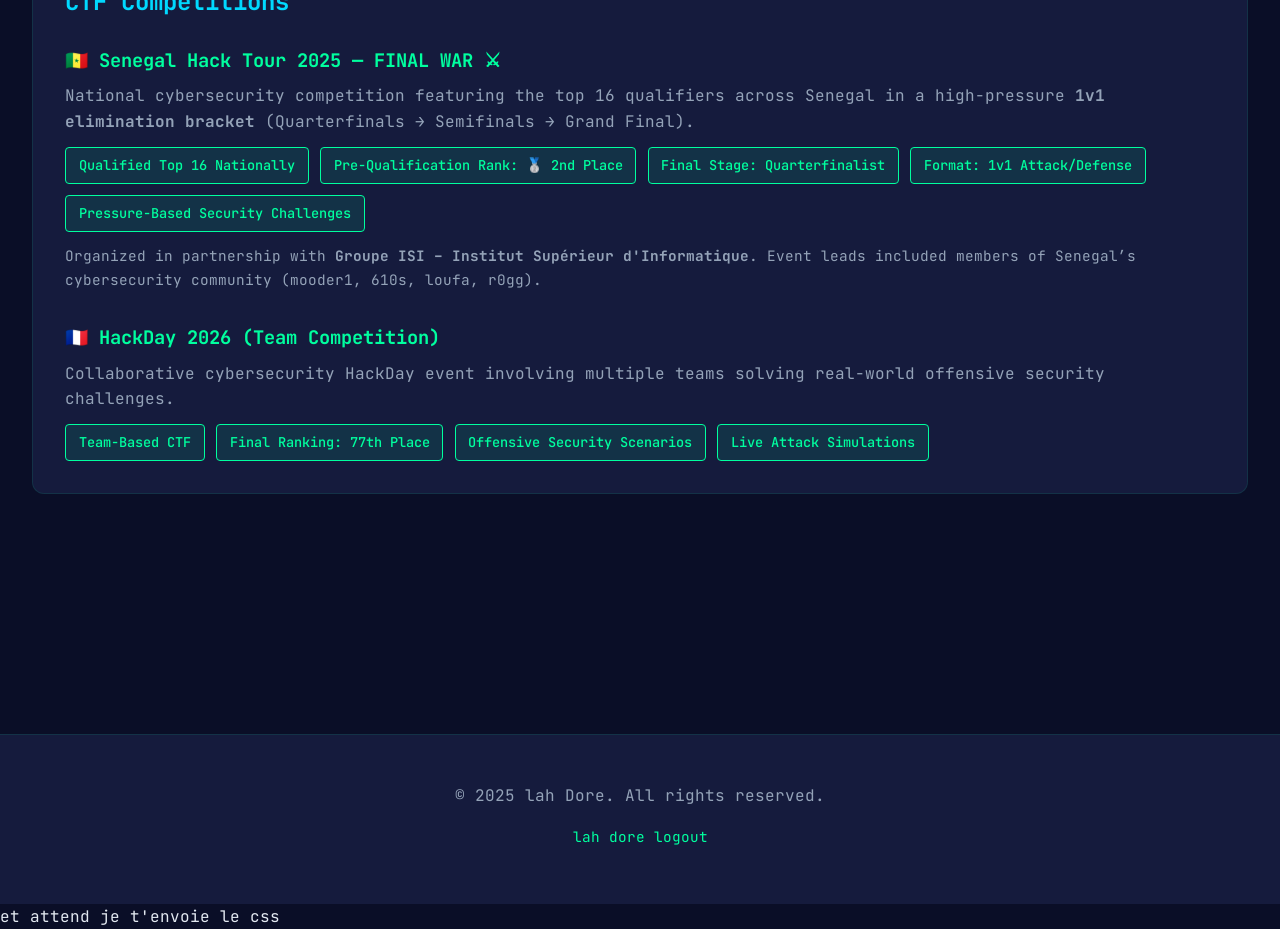
==== commit f6f9151b: "Fix: Correction du ctf (fond sombre + navigation)" ====
--- a/ctf.html
+++ b/ctf.html
@@ -129,7 +129,7 @@
 
     <!-- HackDay 2026 -->
     <div>
-        <h3 style="color: var(--accent-primary);">⚡ HackDay 2026 (Team Competition)</h3>
+        <h3 style="color: var(--accent-primary);">🇫🇷 HackDay 2026 (Team Competition)</h3>
         <p style="color: var(--text-secondary); margin: 0.5rem 0;">
             Collaborative cybersecurity HackDay event involving multiple teams solving real-world offensive security challenges.
         </p>
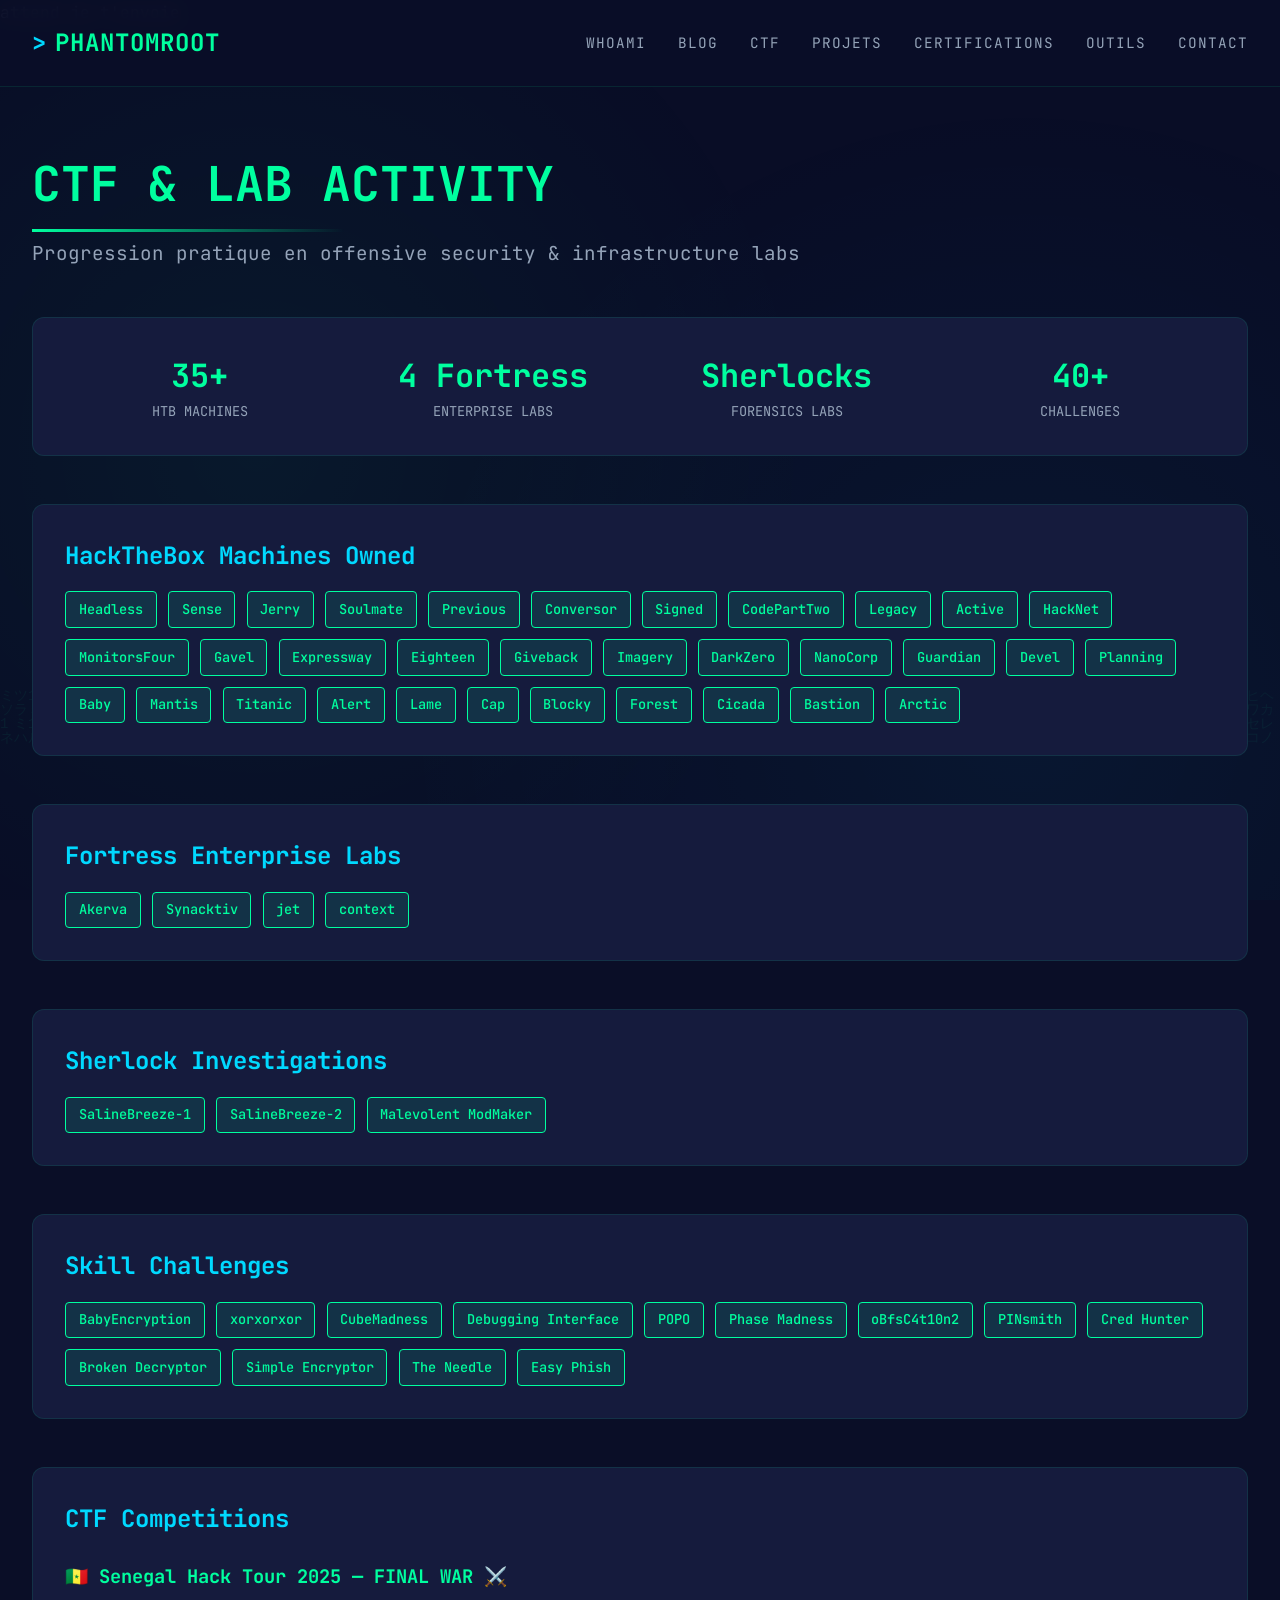
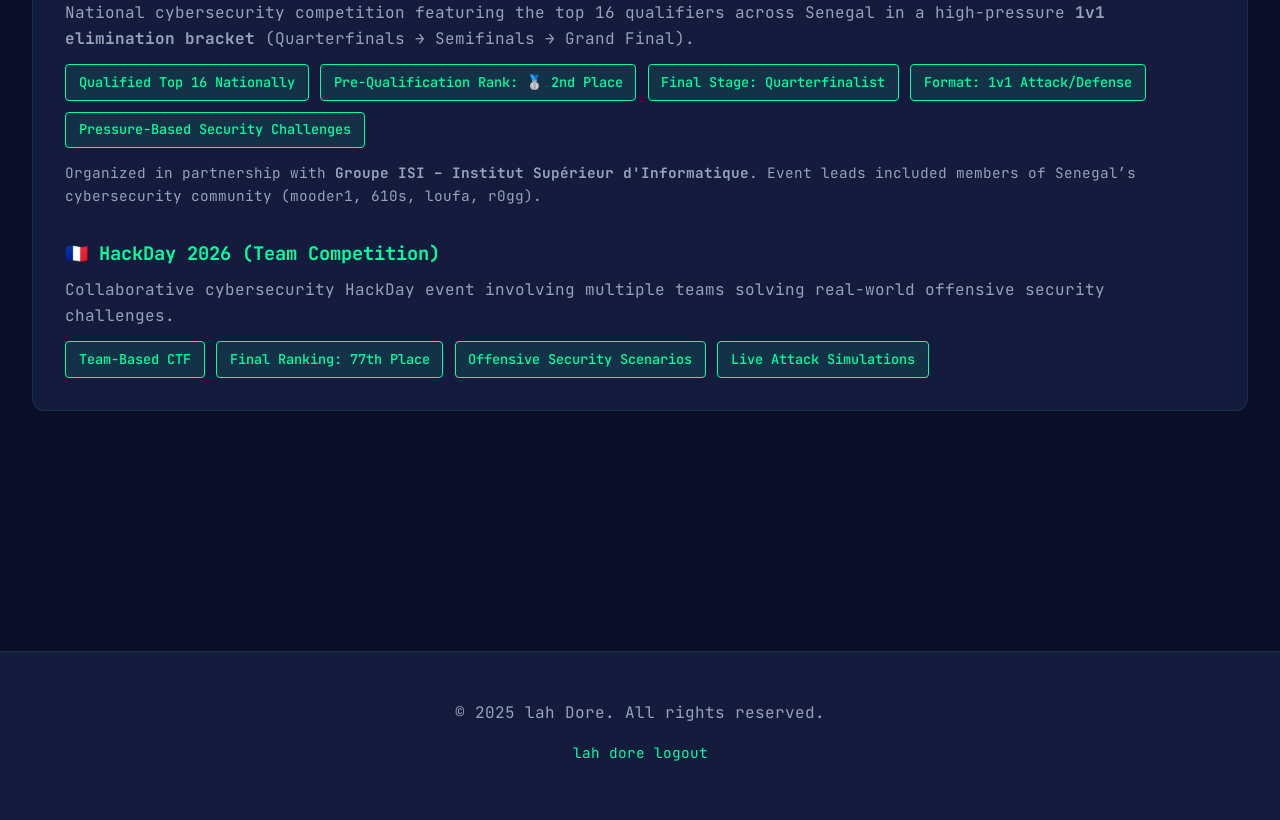
==== commit 15a6d97d: "Fix: Correction du ctf (fond sombre + navigation)" ====
--- a/ctf.html
+++ b/ctf.html
@@ -68,15 +68,16 @@
         </div>
 
         <!-- FORTRESS -->
-        <div style="margin-bottom: 3rem; padding: 2rem; background: var(--bg-secondary); border: 1px solid var(--border-color); border-radius: 12px;">
-            <h2 style="color: var(--accent-secondary); margin-bottom: 1rem;">Fortress Enterprise Labs</h2>
+    <div style="margin-bottom: 3rem; padding: 2rem; background: var(--bg-secondary); border: 1px solid var(--border-color); border-radius: 12px;">
+    <h2 style="color: var(--accent-secondary); margin-bottom: 1rem;">Fortress Enterprise Labs</h2>
+    <div style="display:flex; flex-wrap:wrap; gap:0.7rem;">
+        <span class="tag">Akerva</span>
+        <span class="tag">Synacktiv</span>
+        <span class="tag">jet</span>
+        <span class="tag">context</span>
+    </div>
+</div>
 
-            <h3 style="color: var(--accent-primary);">Akerva</h3>
-
-            <h3 style="color: var(--accent-primary);">Synacktiv</h3>
-            <h3 style="color: var(--accent-primary);">jet</h3>
-            <h3 style="color: var(--accent-primary);">context</h3>
-        </div>
 
         <!-- SHERLOCKS -->
         <div style="margin-bottom: 3rem; padding: 2rem; background: var(--bg-secondary); border: 1px solid var(--border-color); border-radius: 12px;">
@@ -174,4 +175,4 @@
         }
     </script>
 </body>
-</html>   et attend je t'envoie le css    +</html>   
--- a/css/style.css
+++ b/css/style.css
@@ -18,7 +18,7 @@
 }
 
 body {
-    font-family: 'JetBrains Mono', 'Fira Code', 'Courier New', monospace;
+    font-family: 'JetBrains Mono', 'Fira Code', 'Segoe UI Emoji', 'Apple Color Emoji', 'Noto Color Emoji', 'Segoe UI Symbol', monospace;
     background: var(--bg-primary);
     color: var(--text-primary);
     line-height: 1.6;
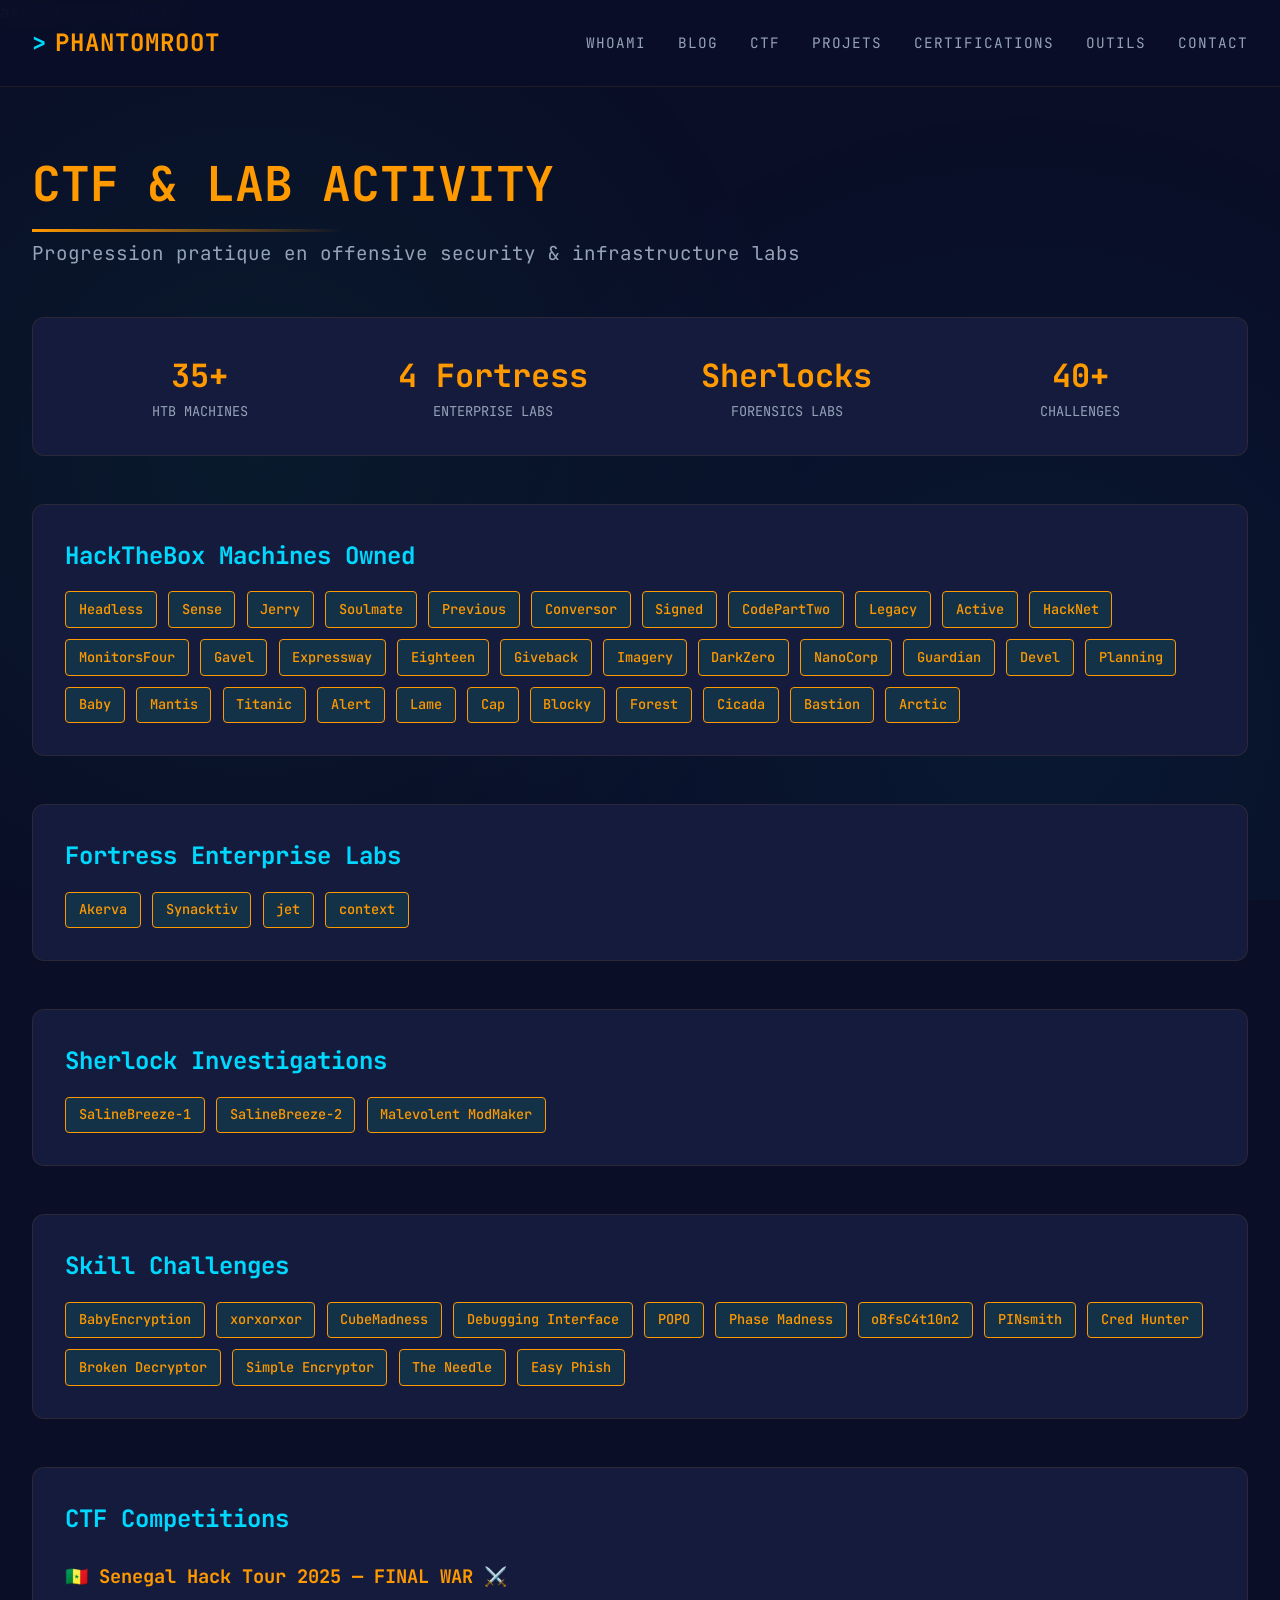
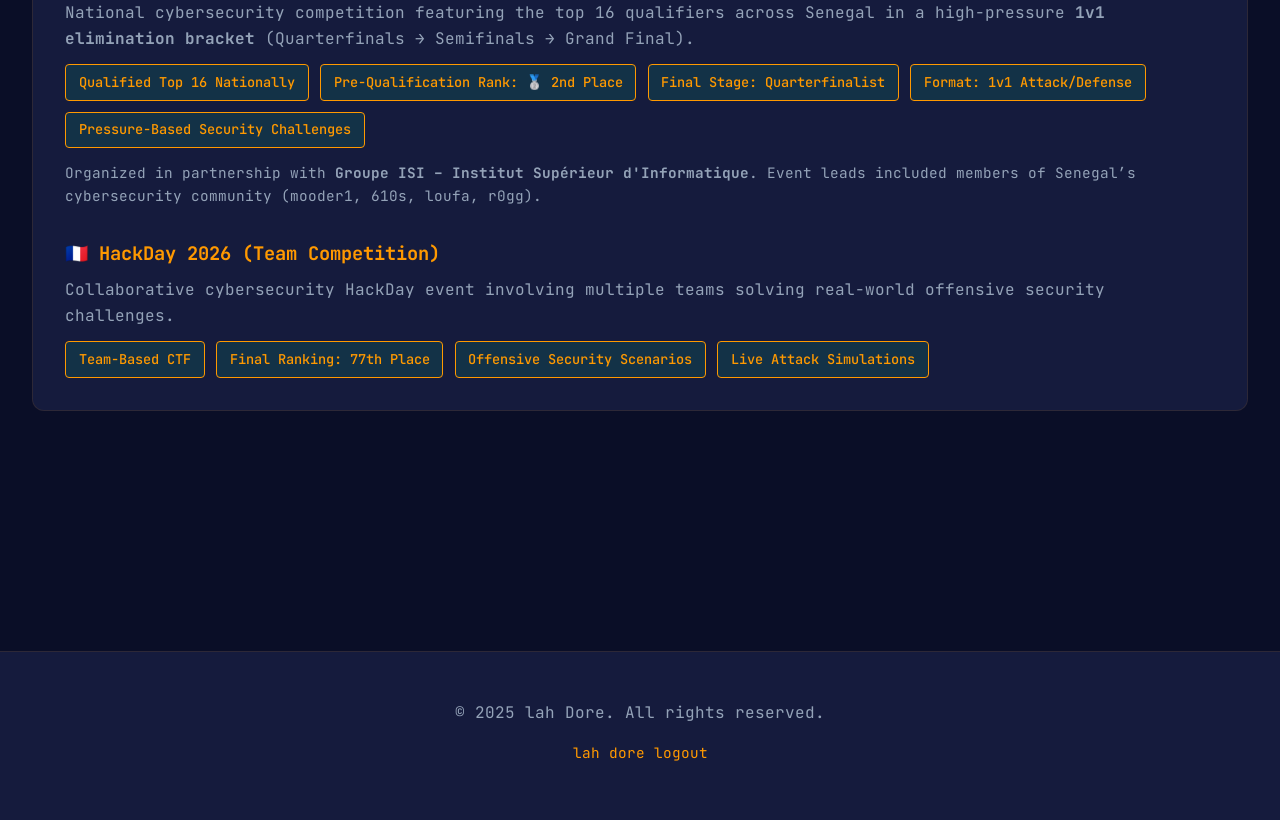
==== commit 4abdcf2a: "Fix: Correction du ctf (fond sombre + navigation)" ====
--- a/ctf.html
+++ b/ctf.html
@@ -67,10 +67,10 @@
             </div>
         </div>
 
-        <!-- FORTRESS -->
-    <div style="margin-bottom: 3rem; padding: 2rem; background: var(--bg-secondary); border: 1px solid var(--border-color); border-radius: 12px;">
-    <h2 style="color: var(--accent-secondary); margin-bottom: 1rem;">Fortress Enterprise Labs</h2>
-    <div style="display:flex; flex-wrap:wrap; gap:0.7rem;">
+      <!-- FORTRESS -->
+<div class="ctf-block">
+    <h2>Fortress Enterprise Labs</h2>
+    <div class="tag-container">
         <span class="tag">Akerva</span>
         <span class="tag">Synacktiv</span>
         <span class="tag">jet</span>
@@ -78,16 +78,16 @@
     </div>
 </div>
 
+<!-- SHERLOCKS -->
+<div class="ctf-block">
+    <h2>Sherlock Investigations</h2>
+    <div class="tag-container">
+        <span class="tag">SalineBreeze‑1</span>
+        <span class="tag">SalineBreeze‑2</span>
+        <span class="tag">Malevolent ModMaker</span>
+    </div>
+</div>
 
-        <!-- SHERLOCKS -->
-        <div style="margin-bottom: 3rem; padding: 2rem; background: var(--bg-secondary); border: 1px solid var(--border-color); border-radius: 12px;">
-            <h2 style="color: var(--accent-secondary); margin-bottom: 1rem;">Sherlock Investigations</h2>
-            <div style="display:flex;flex-wrap:wrap;gap:0.7rem;">
-                <span class="tag">SalineBreeze‑1</span>
-                <span class="tag">SalineBreeze‑2</span>
-                <span class="tag">Malevolent ModMaker</span>
-            </div>
-        </div>
 
         <!-- CHALLENGES -->
         <div style="margin-bottom: 3rem; padding: 2rem; background: var(--bg-secondary); border: 1px solid var(--border-color); border-radius: 12px;">
--- a/css/style.css
+++ b/css/style.css
@@ -4,11 +4,11 @@
     --bg-tertiary: #1a2347;
     --text-primary: #e2e8f0;
     --text-secondary: #94a3b8;
-    --accent-primary: #00ff9f;
+    --accent-primary: #ff9900;
     --accent-secondary: #00d9ff;
     --accent-danger: #ff3366;
-    --border-color: rgba(0, 255, 159, 0.1);
-    --shadow-glow: rgba(0, 255, 159, 0.3);
+   --border-color: rgba(255, 153, 0, 0.1);
+    --shadow-glow: rgba(255, 153, 0, 0.3);
 }
 
 * {
@@ -24,6 +24,25 @@
     line-height: 1.6;
     overflow-x: hidden;
 }
+.ctf-block {
+    margin-bottom: 3rem;
+    padding: 2rem;
+    background: var(--bg-secondary);
+    border: 1px solid var(--border-color);
+    border-radius: 12px;
+}
+
+.ctf-block h2 {
+    color: var(--accent-secondary);
+    margin-bottom: 1rem;
+}
+
+.tag-container {
+    display: flex;
+    flex-wrap: wrap;
+    gap: 0.7rem;
+}
+
 
 /* Animated Background */
 body::before {
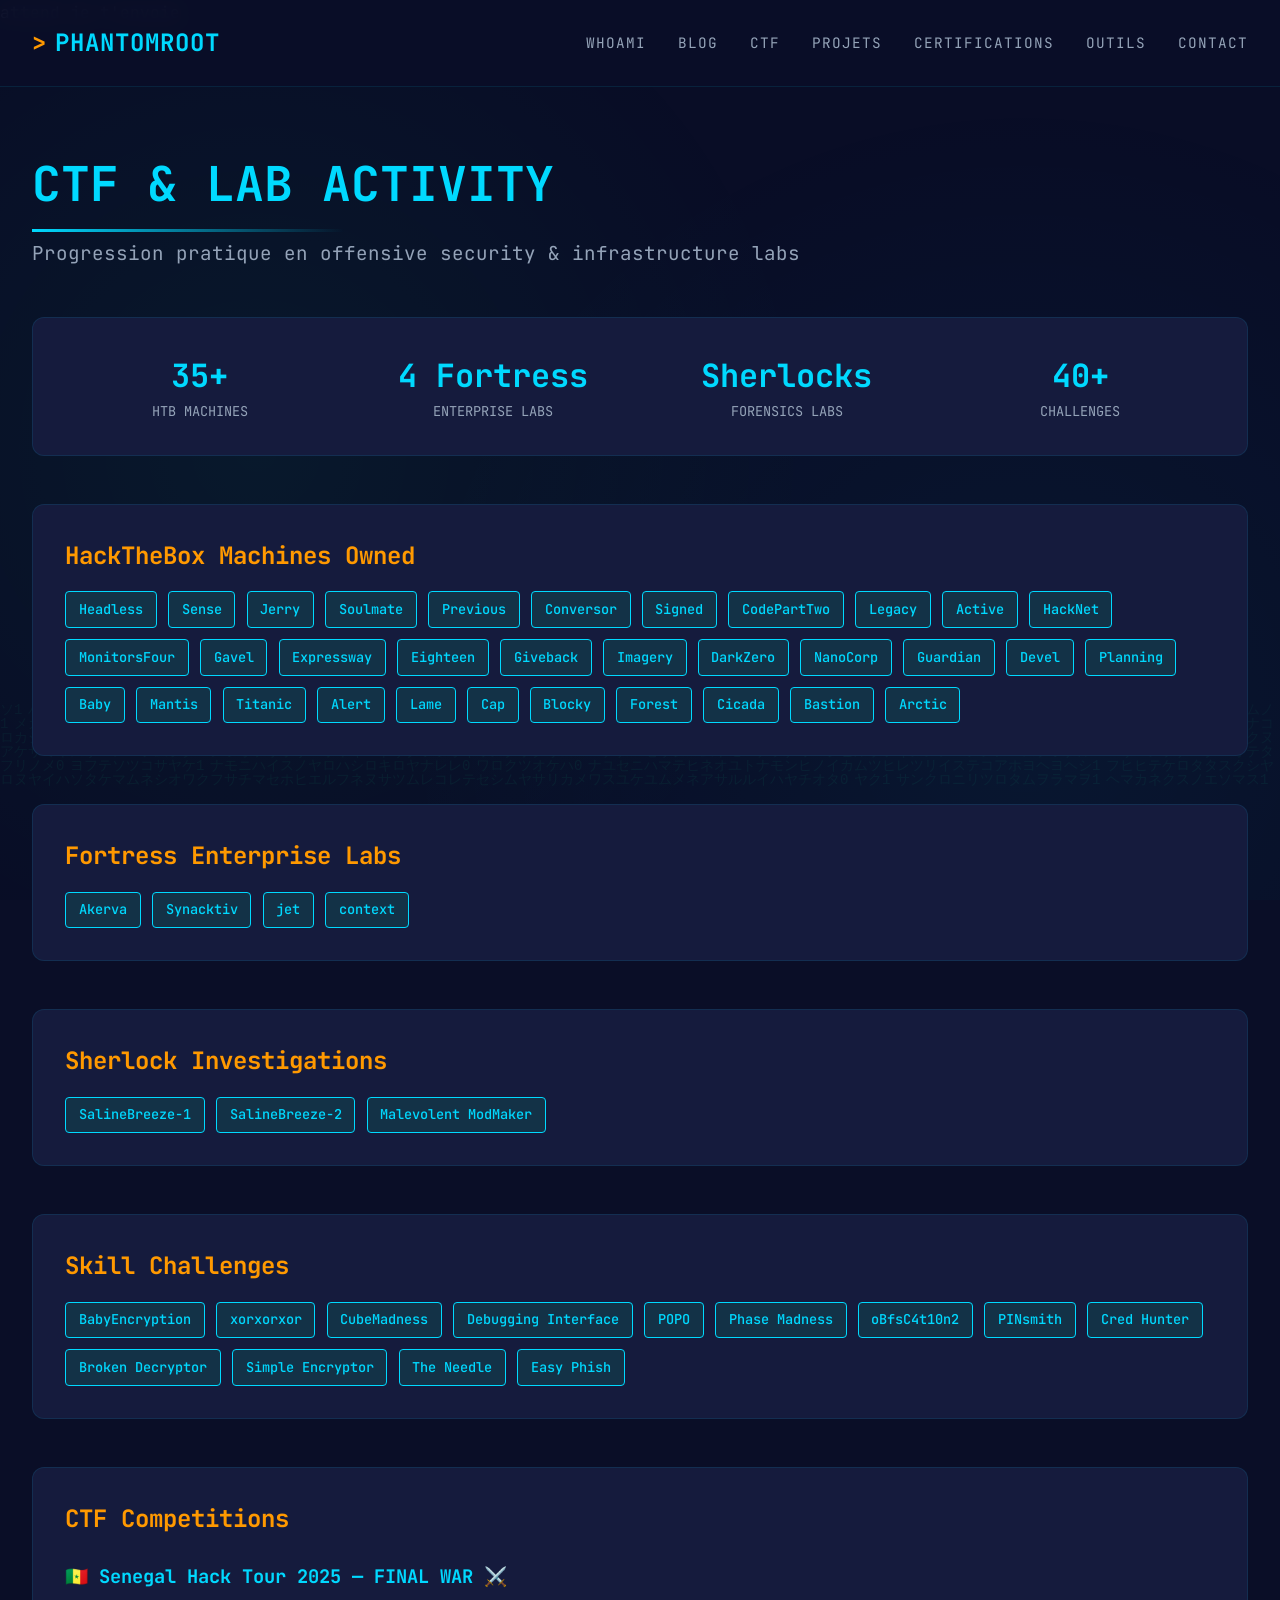
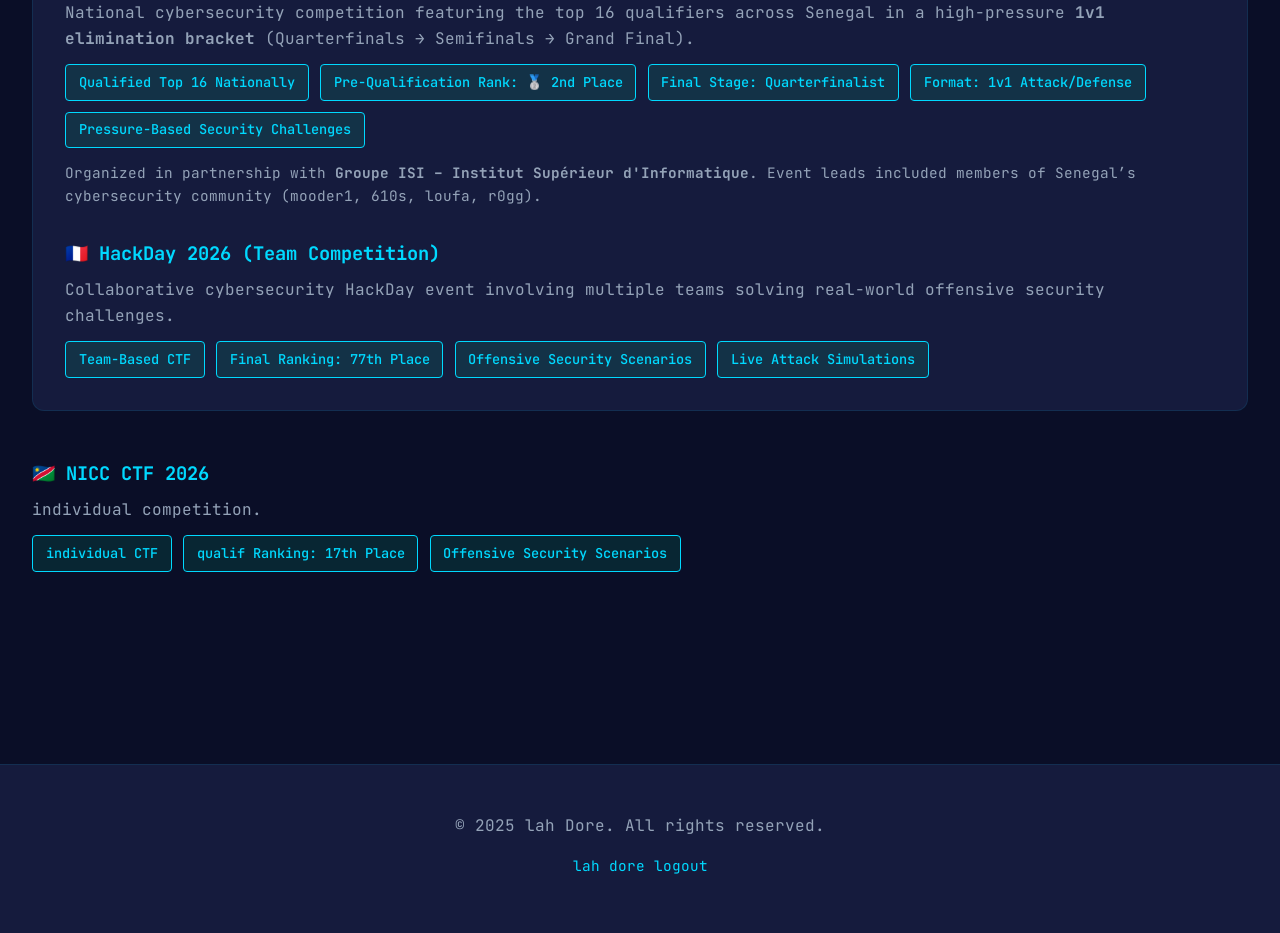
==== commit 7e4164ce: "Ajout NICC CTF 2026 avec drapeau Namibie" ====
--- a/ctf.html
+++ b/ctf.html
@@ -143,6 +143,20 @@
         </div>
     </div>
 </div>
+<!-- NICC CTF 2026 -->
+    <div>
+        <h3 style="color: var(--accent-primary);">🇳🇦 NICC CTF 2026</h3>
+        <p style="color: var(--text-secondary); margin: 0.5rem 0;">
+            individual competition.
+        </p>
+
+        <div style="display:flex;flex-wrap:wrap;gap:0.7rem;margin-top:0.8rem;">
+            <span class="tag">individual CTF</span>
+            <span class="tag">qualif Ranking: 17th Place</span>
+            <span class="tag">Offensive Security Scenarios</span>
+            
+        </div>
+    </div>
 
     </div>
    
--- a/css/style.css
+++ b/css/style.css
@@ -4,12 +4,16 @@
     --bg-tertiary: #1a2347;
     --text-primary: #e2e8f0;
     --text-secondary: #94a3b8;
-    --accent-primary: #ff9900;
-    --accent-secondary: #00d9ff;
-    --accent-danger: #ff3366;
-   --border-color: rgba(255, 153, 0, 0.1);
-    --shadow-glow: rgba(255, 153, 0, 0.3);
-}
+
+    --accent-primary: #00D9FF;      
+    --accent-primary-rgb: 0, 217, 255; 
+    --accent-secondary: #FF9900;     
+    --accent-danger: #FF3366;        
+    
+    --border-color: rgba(0, 217, 255, 0.1);
+    --shadow-glow: rgba(0, 217, 255, 0.3);
+}
+
 
 * {
     margin: 0;
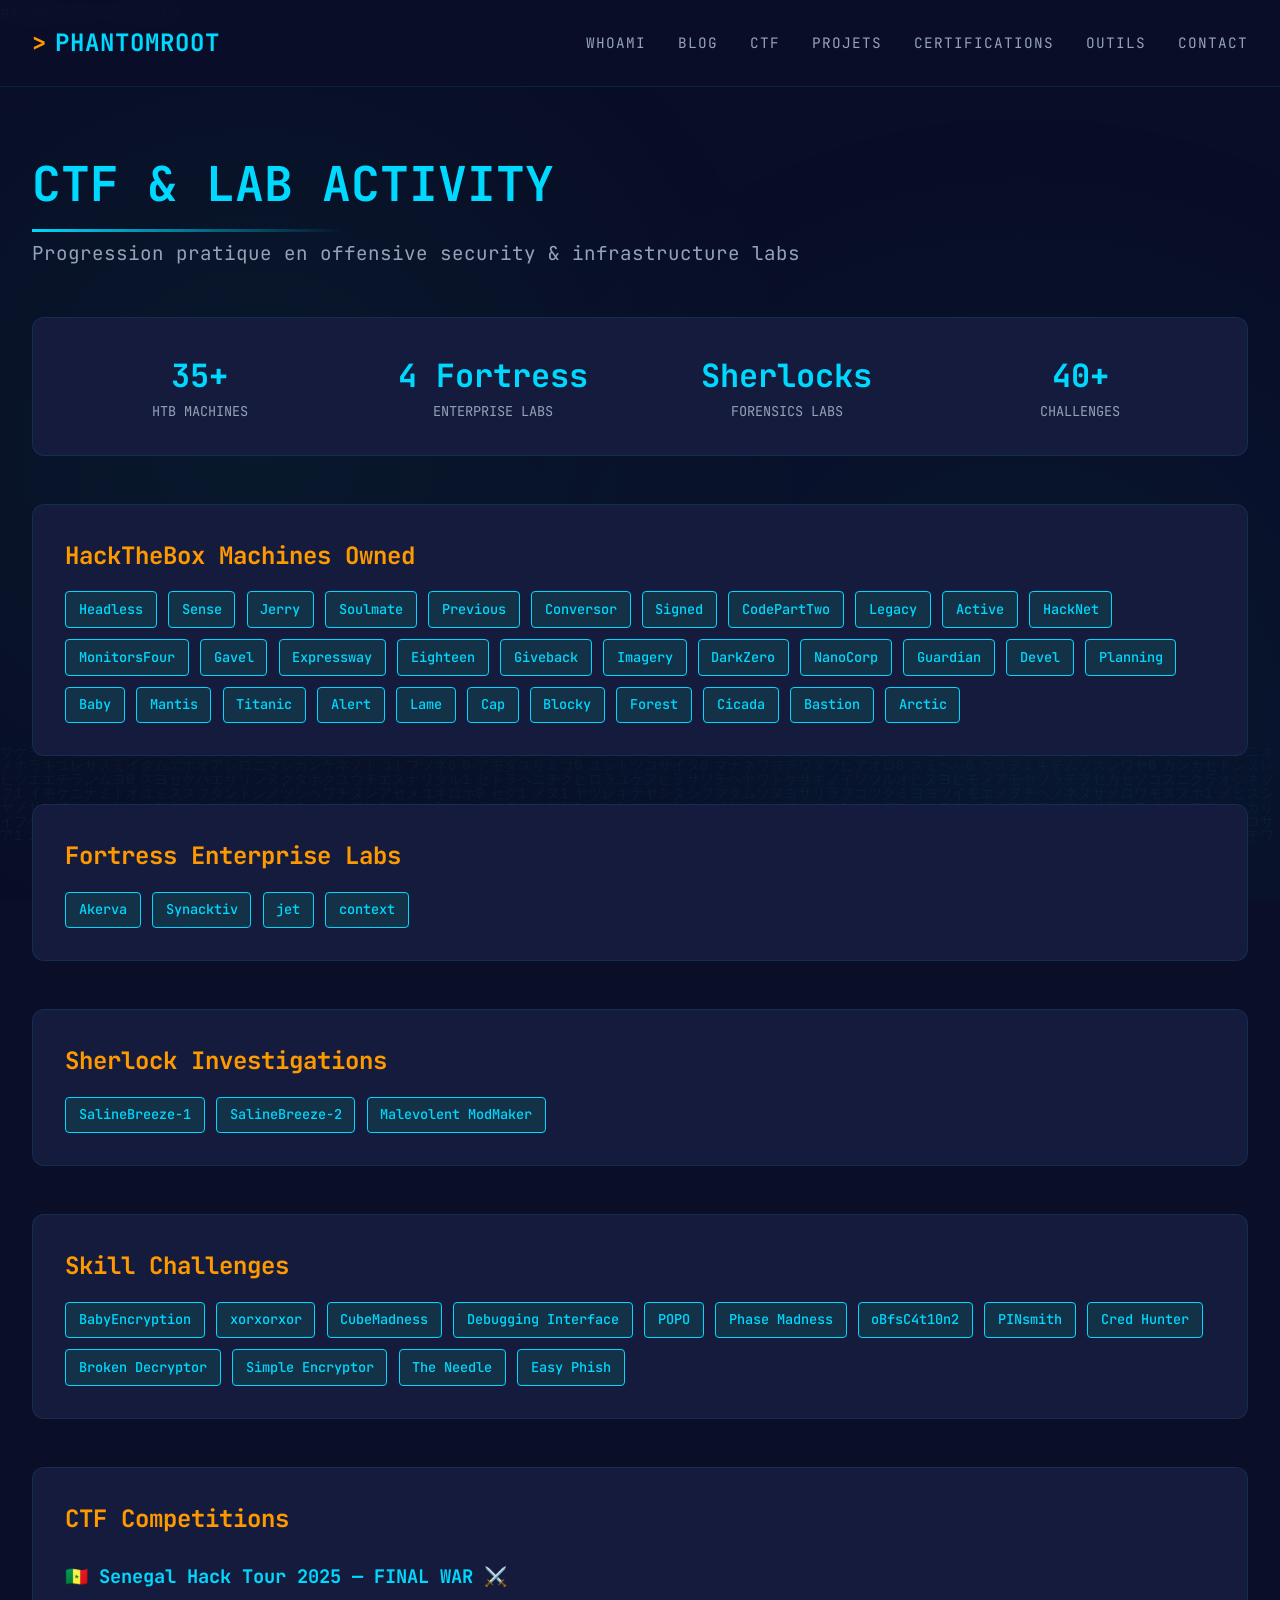
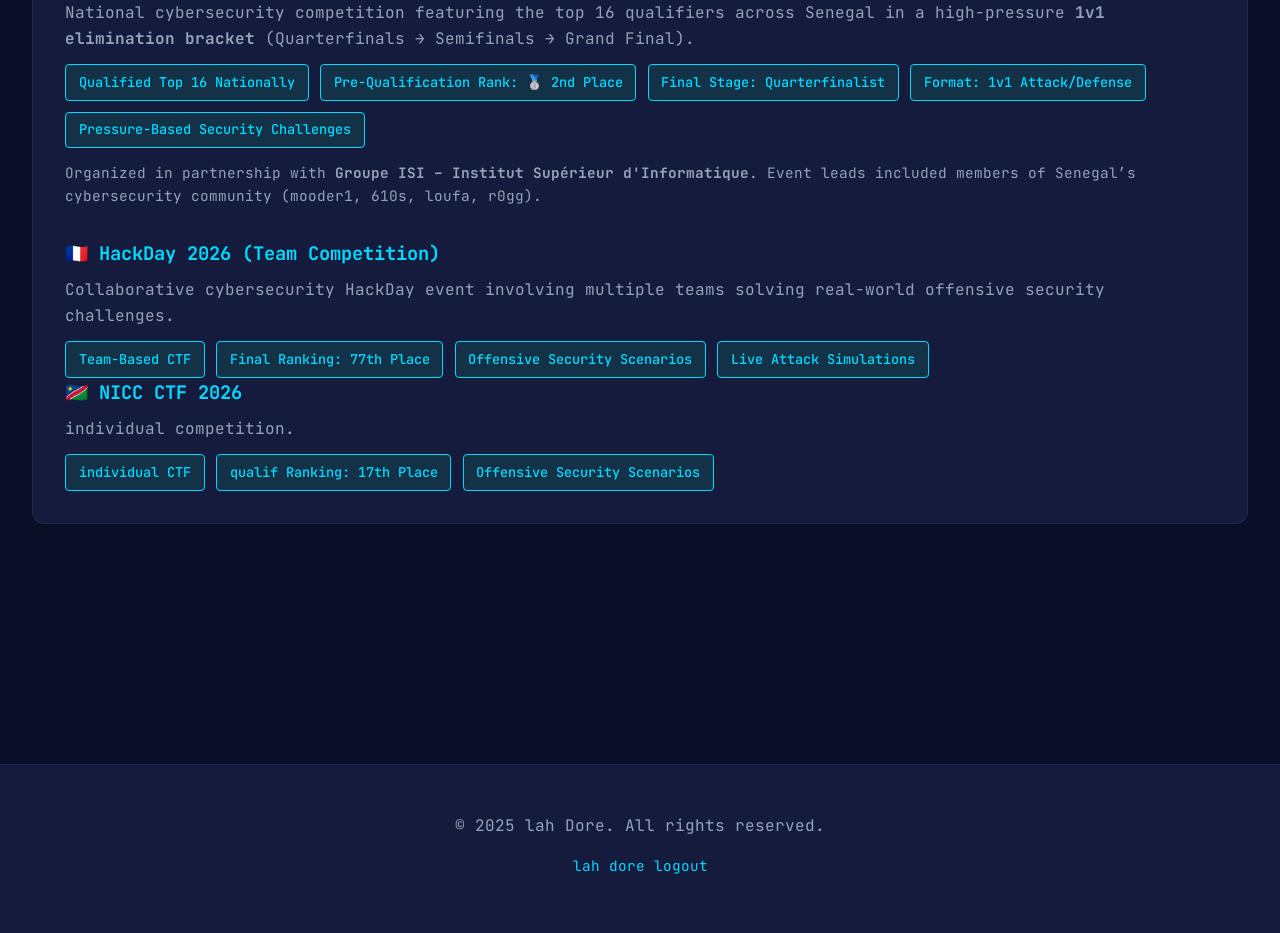
==== commit e80dc3c3: "Ajout NICC CTF 2026 avec drapeau Namibie" ====
--- a/ctf.html
+++ b/ctf.html
@@ -142,8 +142,7 @@
             <span class="tag">Live Attack Simulations</span>
         </div>
     </div>
-</div>
-<!-- NICC CTF 2026 -->
+    <!-- NICC CTF 2026 -->
     <div>
         <h3 style="color: var(--accent-primary);">🇳🇦 NICC CTF 2026</h3>
         <p style="color: var(--text-secondary); margin: 0.5rem 0;">
@@ -157,6 +156,8 @@
             
         </div>
     </div>
+</div>
+
 
     </div>
    
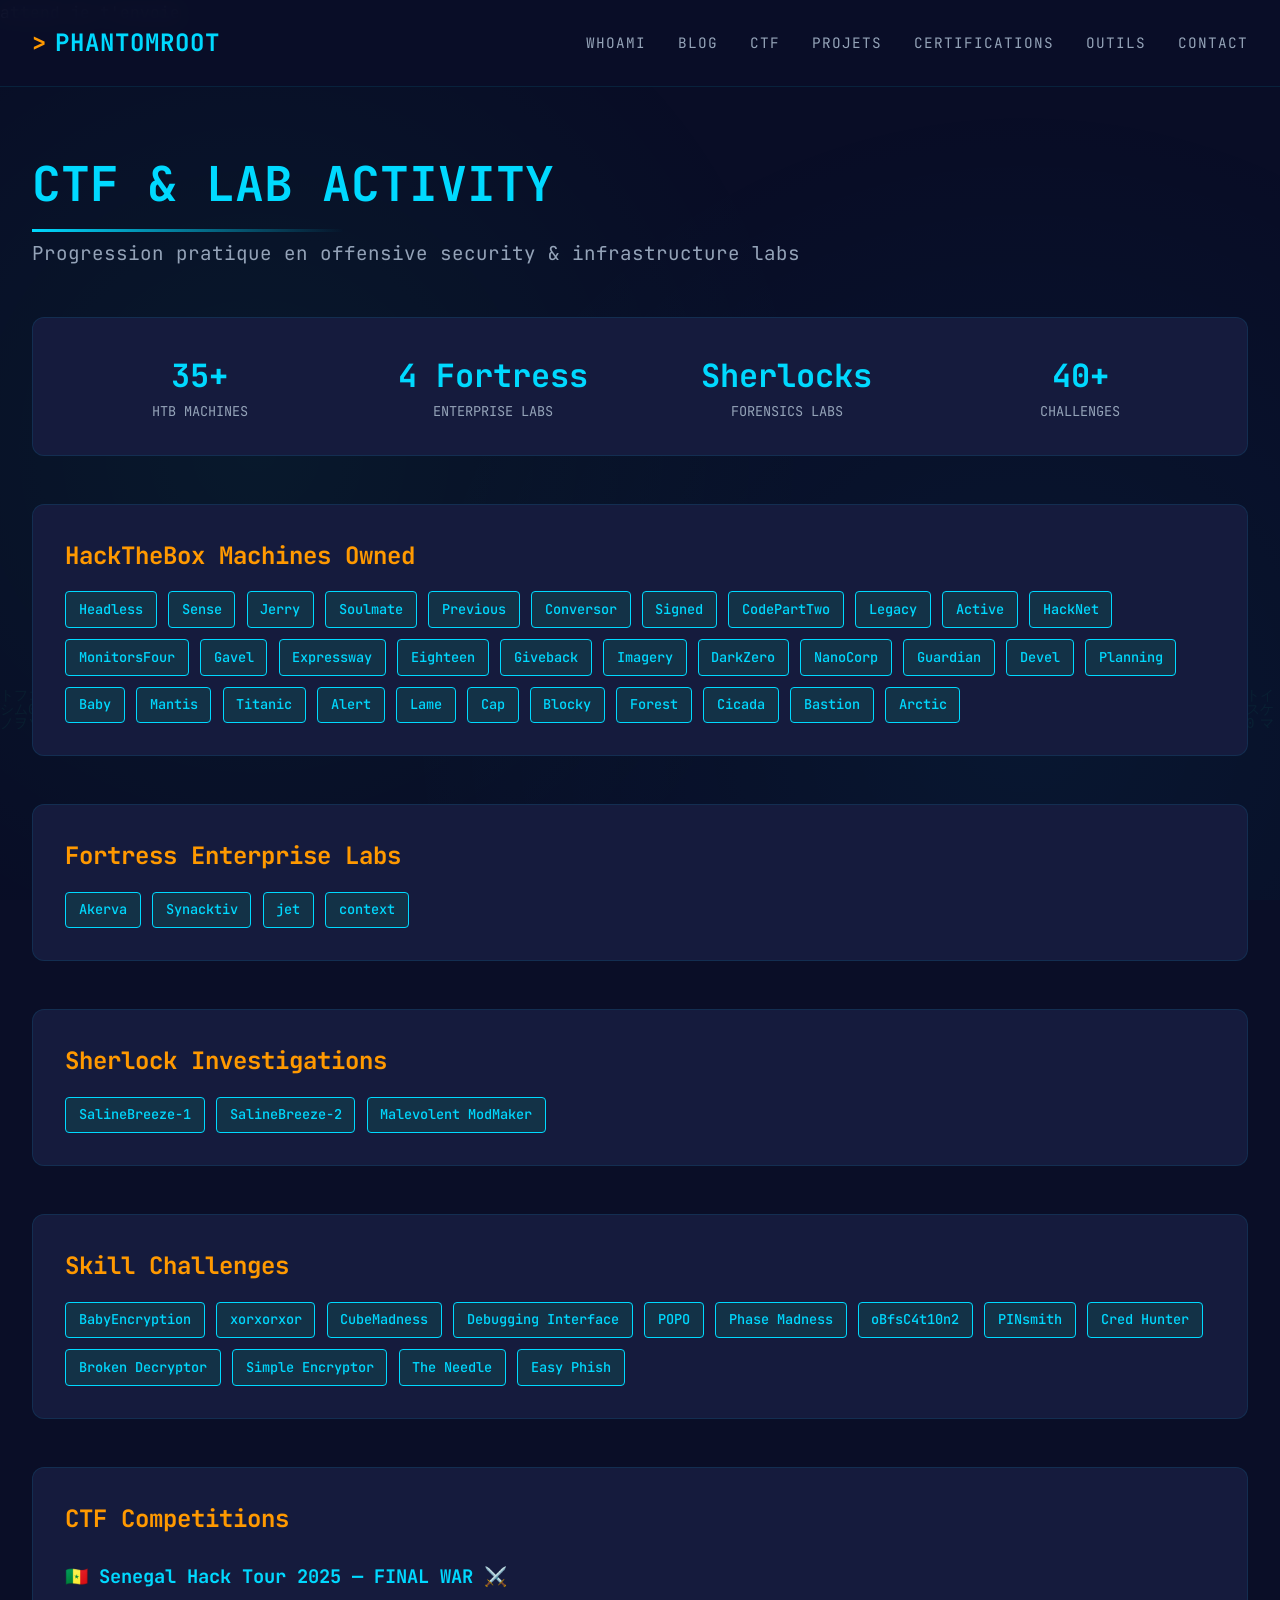
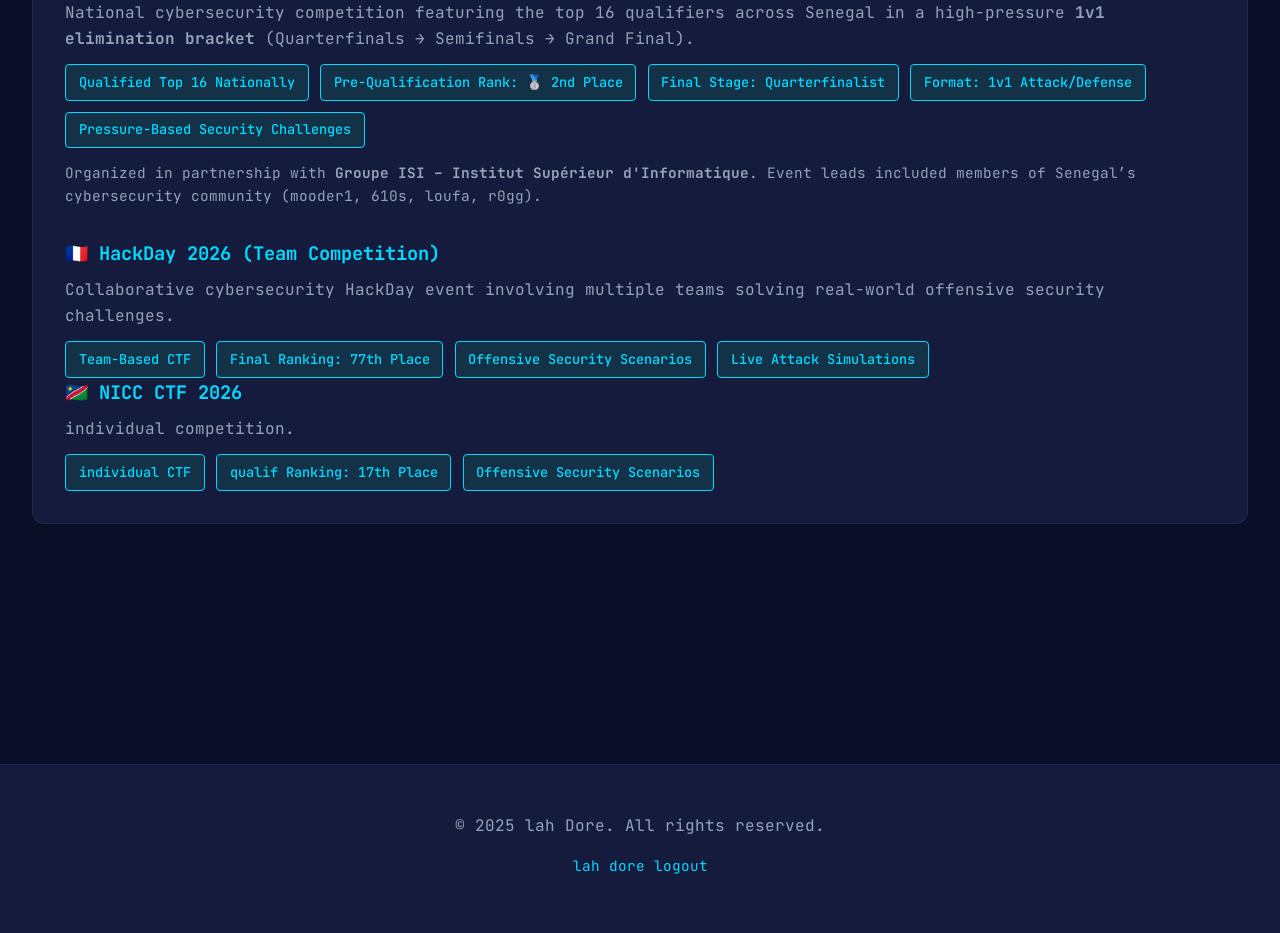
==== commit fd942951: "Ajout NICC CTF 2026 avec drapeau Namibie" ====
--- a/ctf.html
+++ b/ctf.html
@@ -142,6 +142,7 @@
             <span class="tag">Live Attack Simulations</span>
         </div>
     </div>
+    
     <!-- NICC CTF 2026 -->
     <div>
         <h3 style="color: var(--accent-primary);">🇳🇦 NICC CTF 2026</h3>
